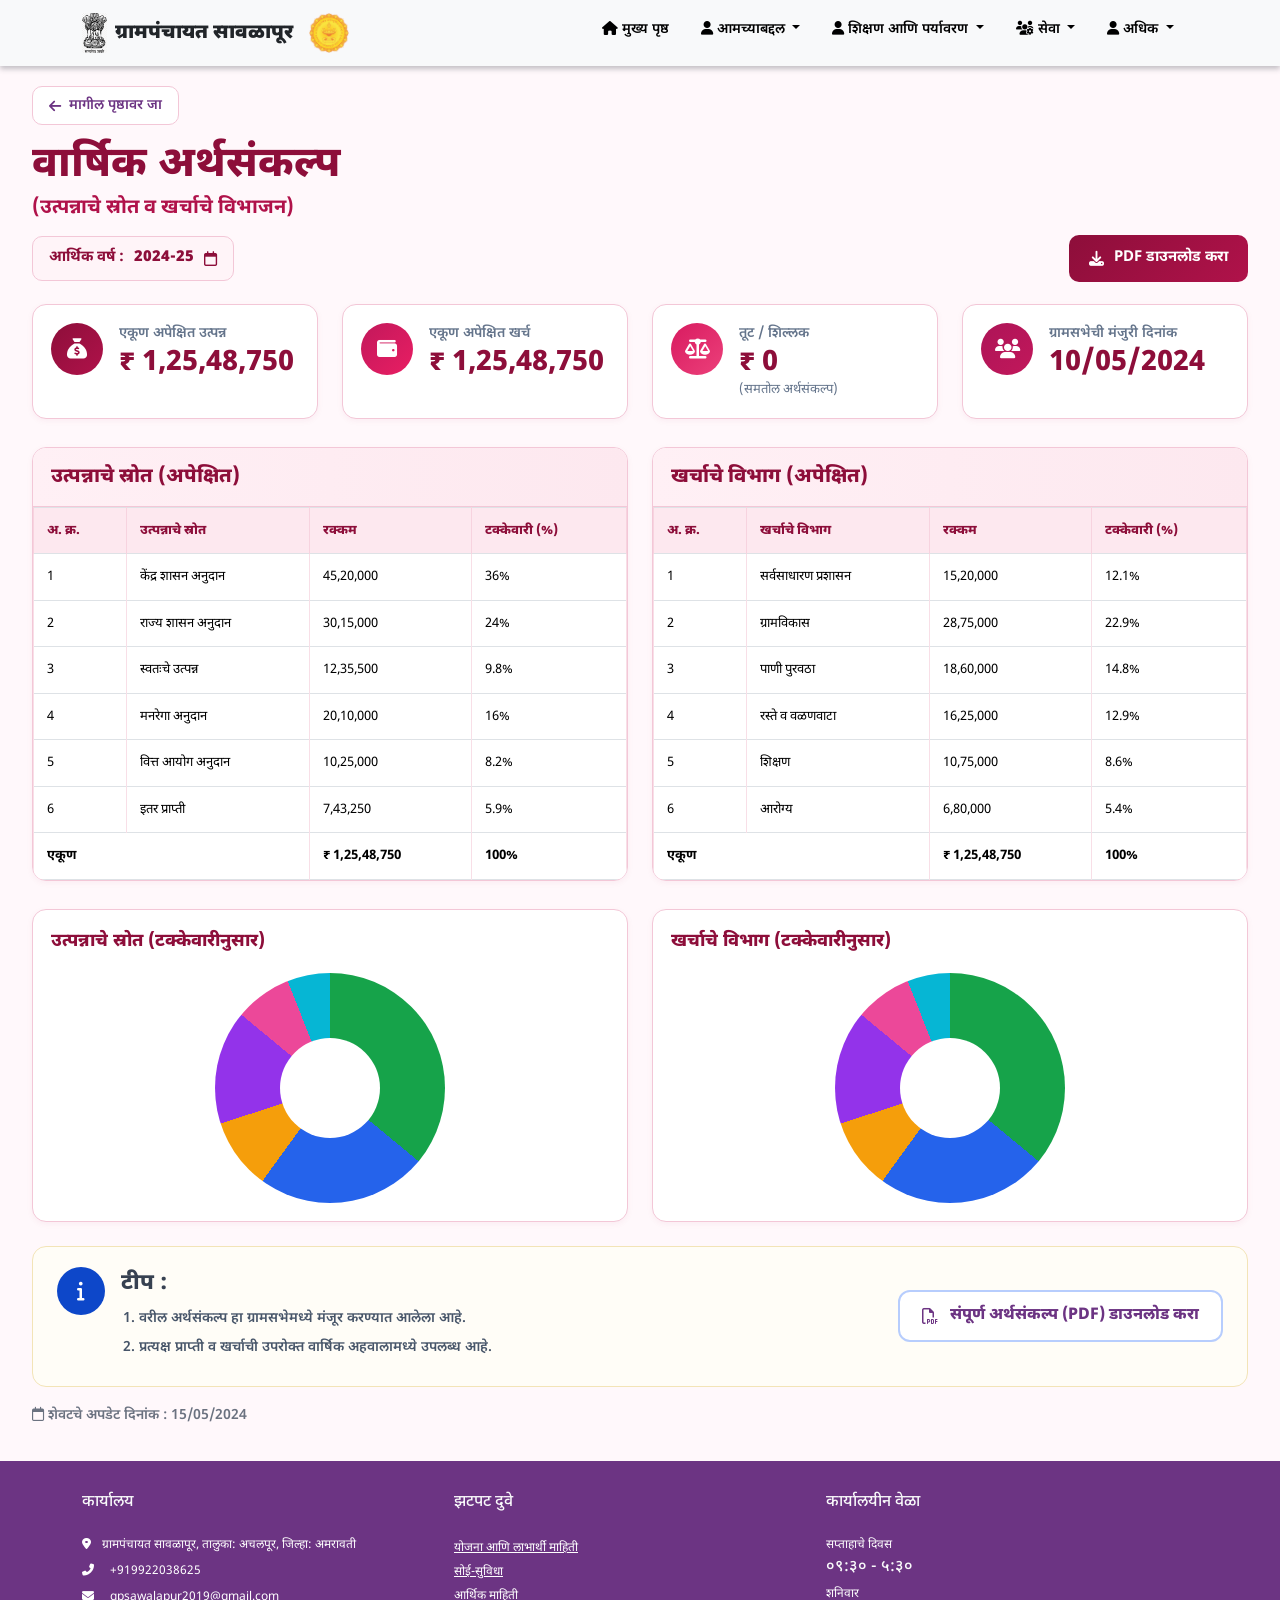
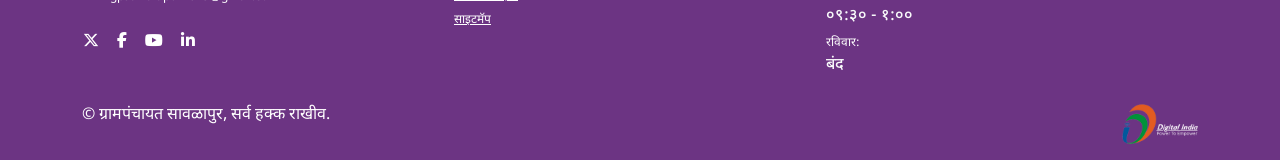
==== index.html @ d7907a06 "Add files via upload" ====
<!DOCTYPE html>
<html lang="mr">
<head>
<meta charset="UTF-8">
<meta name="viewport" content="width=device-width, initial-scale=1.0">

<title>वार्षिक अर्थसंकल्प</title>

    <!-- Font -->
    <link href="https://fonts.googleapis.com/css2?family=Noto+Sans+Devanagari:wght@400;500;600;700;800&display=swap" rel="stylesheet">
    <!-- Bootstrap -->
  <link href="https://cdn.jsdelivr.net/npm/bootstrap@5.3.3/dist/css/bootstrap.min.css" rel="stylesheet">

  <!-- Bootstrap Icons -->
  <link rel="stylesheet" href="https://cdn.jsdelivr.net/npm/bootstrap-icons@1.11.3/font/bootstrap-icons.min.css">

  <!-- Google Font -->
  <link href="https://fonts.googleapis.com/css2?family=Poppins:wght@300;400;500;600;700&display=swap" rel="stylesheet">

<!-- FontAwesome -->
<link rel="stylesheet" href="https://cdnjs.cloudflare.com/ajax/libs/font-awesome/6.5.2/css/all.min.css">

<link rel="stylesheet" href="css/style.css">
<style>

/* ================= THEME ================= */

:root{

    --primary-dark:#8d0e3a;
    --primary:#b0124a;

    --light-bg:#fff4f8;
    --table-head:#fde8ef;
    --border:#f3c7d7;

    --text:#1e293b;
}

/* ================= BODY ================= */

body{
    background:#fff8fb;
    font-family:'Noto Sans Devanagari', sans-serif;
    color:var(--text);
    margin:0;
    padding:0;
}

/* ================= PAGE ================= */

.page-wrapper{
    padding:20px 0 35px;
}

/* ================= CONTAINER ================= */

.container-custom{
    width:95%;
    max-width:1600px;
    margin:auto;
}

/* ================= TOP AREA ================= */

.back-btn{
    border:1px solid var(--border);
    background:#fff;
    padding:8px 16px;
    border-radius:10px;
    color:var(--primary-dark);
    text-decoration:none;
    font-weight:600;
    display:inline-flex;
    align-items:center;
    gap:8px;
    margin-bottom:18px;
    font-size:14px;
}

.main-title{
    color:var(--primary-dark);
    font-size:42px;
    font-weight:800;
    margin-bottom:4px;
    line-height:1.1;
}

.main-sub{
    color:var(--primary);
    font-size:20px;
    font-weight:700;
}

/* ================= YEAR + PDF ================= */

.top-action{
    display:flex;
    justify-content:space-between;
    align-items:center;
    margin-top:12px;
    margin-bottom:22px;
    gap:15px;
}

.year-box{
    background:var(--light-bg);
    color:var(--primary-dark);
    border:1px solid var(--border);
    padding:10px 16px;
    border-radius:10px;
    font-weight:700;
    display:inline-flex;
    align-items:center;
    gap:10px;
    font-size:15px;
}

.pdf-btn{
    background:linear-gradient(135deg,var(--primary-dark),var(--primary));
    color:#fff;
    border:none;
    padding:12px 20px;
    border-radius:10px;
    font-weight:700;
    font-size:15px;

    display:flex;
    align-items:center;
    gap:10px;
}

/* ================= INFO CARDS ================= */

.info-card{
    background:#fff;
    border:1px solid var(--border);
    border-radius:14px;
    padding:18px;
    height:100%;
    box-shadow:0 2px 6px rgba(176,18,74,0.05);
}

.info-icon{
    width:52px;
    height:52px;
    border-radius:50%;
    display:flex;
    align-items:center;
    justify-content:center;
    color:#fff;
    font-size:20px;
}

.blue{
    background:linear-gradient(135deg,#8d0e3a,#b0124a);
}

.green{
    background:linear-gradient(135deg,#c2185b,#e91e63);
}

.orange{
    background:linear-gradient(135deg,#d81b60,#ec407a);
}

.purple{
    background:linear-gradient(135deg,#ad1457,#c2185b);
}

.info-title{
    font-size:14px;
    color:#64748b;
    font-weight:600;
    margin-bottom:3px;
}

.info-value{
    font-size:28px;
    font-weight:800;
    line-height:1.2;
}

.value-blue,
.value-green,
.value-orange,
.value-purple{
    color:var(--primary-dark);
}

.small-text{
    color:#64748b;
    font-size:13px;
}

/* ================= TABLES ================= */

.section-box{
    background:#fff;
    border:1px solid var(--border);
    border-radius:14px;
    overflow:hidden;
    height:100%;
    box-shadow:0 2px 6px rgba(176,18,74,0.05);
}

.section-head{
    padding:14px 18px;
    font-size:20px;
    font-weight:800;
    color:var(--primary-dark);
    border-bottom:1px solid var(--border);

    background:linear-gradient(
        to right,
        #fff0f5,
        #fde8ef
    );
}

.custom-table{
    margin:0;
}

.custom-table thead{
    background:var(--table-head);
}

.custom-table th{
    font-size:13px;
    padding:13px;
    color:var(--primary-dark);
    font-weight:800;
    border-color:#f7d3df !important;
    background:var(--table-head);
}

.custom-table td{
    padding:13px;
    font-size:13px;
    border-color:#f8dfe7 !important;
}

.custom-table tbody tr:hover{
    background:#fff7fa;
}

.custom-table tbody tr.fw-bold{
    background:#fff0f5;
    color:var(--primary-dark);
}

/* ================= CHART ================= */

.chart-box{
    background:#fff;
    border:1px solid var(--border);
    border-radius:14px;
    padding:18px;
    box-shadow:0 2px 6px rgba(176,18,74,0.05);
}

.chart-title{
    color:var(--primary-dark);
    font-size:18px;
    font-weight:800;
    margin-bottom:18px;
}

/* ================= COLORFUL PIE CHART ================= */

.fake-chart{
    width:230px;
    height:230px;
    border-radius:50%;
    margin:auto;

    background:
    conic-gradient(
        #16a34a 0% 36%,
        #2563eb 36% 60%,
        #f59e0b 60% 70%,
        #9333ea 70% 86%,
        #ec4899 86% 94%,
        #06b6d4 94% 100%
    );

    position:relative;
}

.fake-chart::after{
    content:'';
    width:100px;
    height:100px;
    background:#fff;
    border-radius:50%;
    position:absolute;
    top:50%;
    left:50%;
    transform:translate(-50%,-50%);
}

/* ================= NOTE ================= */

.bottom-box{
    background:#fffdf7;
    border:1px solid #f3e4b7;
    border-radius:14px;
    padding:20px 24px;

    display:flex;
    justify-content:space-between;
    align-items:center;
    gap:20px;
}

.note-area{
    display:flex;
    align-items:flex-start;
    gap:16px;
}

.note-icon{
    width:48px;
    height:48px;
    min-width:48px;

    border-radius:50%;
    background:#0d47c9;

    display:flex;
    align-items:center;
    justify-content:center;

    color:#fff;
    font-size:20px;
}

.note-title{
    font-size:22px;
    font-weight:800;
    color:#374151;
    margin-bottom:8px;
}

.note-list{
    margin:0;
    padding-left:18px;
}

.note-list li{
    margin-bottom:8px;
    color:#475569;
    font-weight:600;
    line-height:1.5;
    font-size:14px;
}

/* ================= PDF BUTTON ================= */

.pdf-download-btn{
    background:#fff;
    border:2px solid #b7cdfd;

    color:#2563eb;
    font-weight:800;

    padding:12px 22px;
    border-radius:12px;

    display:inline-flex;
    align-items:center;
    gap:12px;

    text-decoration:none;

    transition:0.3s;
    white-space:nowrap;
}

.pdf-download-btn:hover{
    background:#2563eb;
    color:#fff;
}

/* ================= UPDATE ================= */

.update-box{
    margin-top:18px;
    color:#6b7280;
    font-weight:600;
    font-size:14px;
}

/* ================= MOBILE ================= */

@media(max-width:992px){

.main-title{
    font-size:30px;
}

.main-sub{
    font-size:16px;
}

.top-action{
    flex-direction:column;
    align-items:flex-start;
}

.bottom-box{
    flex-direction:column;
    align-items:flex-start;
}

.pdf-download-btn{
    width:100%;
    justify-content:center;
}

.fake-chart{
    width:200px;
    height:200px;
}

}

</style>
</head>

<body>
<!-- HEADER FILE LOAD -->
<div id="header"></div>
<div class="page-wrapper">

<div class="container-custom">

<!-- BACK -->

<a href="#" class="back-btn">
<i class="fa-solid fa-arrow-left"></i>
मागील पृष्ठावर जा
</a>

<!-- TITLE -->

<div class="main-title">
वार्षिक अर्थसंकल्प
</div>

<div class="main-sub">
(उत्पन्नाचे स्रोत व खर्चाचे विभाजन)
</div>

<!-- ACTION -->

<div class="top-action">

<div class="year-box">
आर्थिक वर्ष :
<b>2024-25</b>
<i class="fa-regular fa-calendar"></i>
</div>

<button class="pdf-btn">
<i class="fa-solid fa-download"></i>
PDF डाउनलोड करा
</button>

</div>

<!-- INFO CARDS -->

<div class="row g-4">

<div class="col-lg-3 col-md-6">

<div class="info-card">

<div class="d-flex gap-3 align-items-start">

<div class="info-icon blue">
<i class="fa-solid fa-sack-dollar"></i>
</div>

<div>
<div class="info-title">एकूण अपेक्षित उत्पन्न</div>
<div class="info-value value-blue">₹ 1,25,48,750</div>
</div>

</div>

</div>

</div>

<div class="col-lg-3 col-md-6">

<div class="info-card">

<div class="d-flex gap-3 align-items-start">

<div class="info-icon green">
<i class="fa-solid fa-wallet"></i>
</div>

<div>
<div class="info-title">एकूण अपेक्षित खर्च</div>
<div class="info-value value-green">₹ 1,25,48,750</div>
</div>

</div>

</div>

</div>

<div class="col-lg-3 col-md-6">

<div class="info-card">

<div class="d-flex gap-3 align-items-start">

<div class="info-icon orange">
<i class="fa-solid fa-scale-balanced"></i>
</div>

<div>
<div class="info-title">तूट / शिल्लक</div>
<div class="info-value value-orange">₹ 0</div>
<div class="small-text">(समतोल अर्थसंकल्प)</div>
</div>

</div>

</div>

</div>

<div class="col-lg-3 col-md-6">

<div class="info-card">

<div class="d-flex gap-3 align-items-start">

<div class="info-icon purple">
<i class="fa-solid fa-users"></i>
</div>

<div>
<div class="info-title">ग्रामसभेची मंजुरी दिनांक</div>
<div class="info-value value-purple">10/05/2024</div>
</div>

</div>

</div>

</div>

</div>

<!-- TABLES -->

<div class="row g-4 mt-1">

<div class="col-lg-6">

<div class="section-box">

<div class="section-head">
उत्पन्नाचे स्रोत (अपेक्षित)
</div>

<table class="table custom-table table-bordered">

<thead>
<tr>
<th>अ. क्र.</th>
<th>उत्पन्नाचे स्रोत</th>
<th>रक्कम</th>
<th>टक्केवारी (%)</th>
</tr>
</thead>

<tbody>

<tr>
<td>1</td>
<td>केंद्र शासन अनुदान</td>
<td>45,20,000</td>
<td>36%</td>
</tr>

<tr>
<td>2</td>
<td>राज्य शासन अनुदान</td>
<td>30,15,000</td>
<td>24%</td>
</tr>

<tr>
<td>3</td>
<td>स्वतःचे उत्पन्न</td>
<td>12,35,500</td>
<td>9.8%</td>
</tr>

<tr>
<td>4</td>
<td>मनरेगा अनुदान</td>
<td>20,10,000</td>
<td>16%</td>
</tr>

<tr>
<td>5</td>
<td>वित्त आयोग अनुदान</td>
<td>10,25,000</td>
<td>8.2%</td>
</tr>

<tr>
<td>6</td>
<td>इतर प्राप्ती</td>
<td>7,43,250</td>
<td>5.9%</td>
</tr>

<tr class="fw-bold">
<td colspan="2">एकूण</td>
<td>₹ 1,25,48,750</td>
<td>100%</td>
</tr>

</tbody>

</table>

</div>

</div>

<div class="col-lg-6">

<div class="section-box">

<div class="section-head">
खर्चाचे विभाग (अपेक्षित)
</div>

<table class="table custom-table table-bordered">

<thead>
<tr>
<th>अ. क्र.</th>
<th>खर्चाचे विभाग</th>
<th>रक्कम</th>
<th>टक्केवारी (%)</th>
</tr>
</thead>

<tbody>

<tr>
<td>1</td>
<td>सर्वसाधारण प्रशासन</td>
<td>15,20,000</td>
<td>12.1%</td>
</tr>

<tr>
<td>2</td>
<td>ग्रामविकास</td>
<td>28,75,000</td>
<td>22.9%</td>
</tr>

<tr>
<td>3</td>
<td>पाणी पुरवठा</td>
<td>18,60,000</td>
<td>14.8%</td>
</tr>

<tr>
<td>4</td>
<td>रस्ते व वळणवाटा</td>
<td>16,25,000</td>
<td>12.9%</td>
</tr>

<tr>
<td>5</td>
<td>शिक्षण</td>
<td>10,75,000</td>
<td>8.6%</td>
</tr>

<tr>
<td>6</td>
<td>आरोग्य</td>
<td>6,80,000</td>
<td>5.4%</td>
</tr>

<tr class="fw-bold">
<td colspan="2">एकूण</td>
<td>₹ 1,25,48,750</td>
<td>100%</td>
</tr>

</tbody>

</table>

</div>

</div>

</div>

<!-- CHARTS -->

<div class="row g-4 mt-1">

<div class="col-lg-6">

<div class="chart-box">

<div class="chart-title">
उत्पन्नाचे स्रोत (टक्केवारीनुसार)
</div>

<div class="fake-chart"></div>

</div>

</div>

<div class="col-lg-6">

<div class="chart-box">

<div class="chart-title">
खर्चाचे विभाग (टक्केवारीनुसार)
</div>

<div class="fake-chart"></div>

</div>

</div>

</div>

<!-- NOTE -->

<div class="bottom-box mt-4">

<div class="note-area">

<div class="note-icon">
<i class="fa-solid fa-info"></i>
</div>

<div>

<div class="note-title">
टीप :
</div>

<ol class="note-list">

<li>
वरील अर्थसंकल्प हा ग्रामसभेमध्ये मंजूर करण्यात आलेला आहे.
</li>

<li>
प्रत्यक्ष प्राप्ती व खर्चाची उपरोक्त वार्षिक अहवालामध्ये उपलब्ध आहे.
</li>

</ol>

</div>

</div>

<a href="#" class="pdf-download-btn">

<i class="fa-regular fa-file-pdf"></i>

संपूर्ण अर्थसंकल्प (PDF) डाउनलोड करा

</a>

</div>

<!-- UPDATE -->

<div class="update-box">
<i class="fa-regular fa-calendar"></i>
शेवटचे अपडेट दिनांक : 15/05/2024
</div>

</div>

</div>

<!-- FOOTER FILE LOAD -->
<div id="footer"></div>
<script>
fetch("header.html")
.then(res => res.text())
.then(data => {
    document.getElementById("header").innerHTML = data;
});

fetch("footer.html")
.then(res => res.text())
.then(data => {
    document.getElementById("footer").innerHTML = data;
});


</script>
<!-- Bootstrap JS -->
<script src="https://cdn.jsdelivr.net/npm/bootstrap@5.3.3/dist/js/bootstrap.bundle.min.js"></script>
</body>
</html>
---- css/style.css ----
:root{--primary: #a91b43;--secondary: #6c3483;--bg: #f6f8fb;--card: rgba(255, 255, 255, 0.65);--cardBg: #ffffff;--glass: rgba(255, 255, 255, 0.12);--text: #0f1724;--muted: #6b7280;--accent: linear-gradient(90deg, #0052D4, #4364F7, #6FB1FC);--accent-2: linear-gradient(90deg, #16a34a, #86efac);--anim-time: 520ms;--nav-height: 56px}body{background:linear-gradient(135deg, #f9fafb 0%, #dbeafe 100%);font-family:"Poppins",sans-serif}.bg-light-gradient{background:linear-gradient(135deg, #f7cdff 0%, #dbeafe 100%)}h1{font-size:1.75rem;font-weight:700;color:var(--primary) !important;margin-bottom:1rem}h2{font-size:1.5rem;font-weight:700}.text-primary{color:var(--primary) !important}.text-secondary{color:var(--secondary) !important}a{color:var(--secondary) !important}a:hover{text-decoration:none}p{margin-bottom:.5rem}.custom-toggler{border:none;outline:none}.custom-toggler .toggler-icon{display:block;width:28px;height:3px;background-color:#000;margin:5px auto;-webkit-transition:all .4s ease-in-out;transition:all .4s ease-in-out;border-radius:2px}.custom-toggler.collapsed .top-bar{-webkit-transform:rotate(0) translate(0, 0);transform:rotate(0) translate(0, 0)}.custom-toggler.collapsed .middle-bar{opacity:1}.custom-toggler.collapsed .bottom-bar{-webkit-transform:rotate(0) translate(0, 0);transform:rotate(0) translate(0, 0)}.custom-toggler:not(.collapsed) .top-bar{-webkit-transform:rotate(45deg) translate(5px, 5px);transform:rotate(45deg) translate(5px, 5px)}.custom-toggler:not(.collapsed) .middle-bar{opacity:0}.custom-toggler:not(.collapsed) .bottom-bar{-webkit-transform:rotate(-45deg) translate(6px, -6px);transform:rotate(-45deg) translate(6px, -6px)}.cover-img{background-image:url("../images/गणेशवाडी ग्रामपंचायत कार्यालय.jpeg");background-size:cover;height:320px}@media(max-width: 767px){.cover-img{height:200px}}.carousel.crsl1{height:300px}@media(max-width: 767px){.carousel.crsl1{height:150px}}.carousel.crsl1 .carousel-inner,.carousel.crsl1 .carousel-item{height:100%}.carousel.crsl1 .carousel-item h2{font-size:3rem;text-shadow:2px 2px 8px #000}.carousel.crsl1 .carousel-item img{height:100%;-o-object-fit:cover;object-fit:cover}.navbar{-webkit-box-shadow:0 3px 5px rgba(57,63,72,.3);box-shadow:0 3px 5px rgba(57,63,72,.3)}.navbar.gradient-green{background:-webkit-gradient(linear, left top, right top, from(#006400), to(#32cd32));background:linear-gradient(90deg, #006400, #32cd32)}.navbar.gradient-blue{background:-webkit-gradient(linear, left top, right top, from(#007bff), to(#6610f2));background:linear-gradient(90deg, #007bff, #6610f2)}.navbar.gradient-orange{background:-webkit-gradient(linear, left top, right top, from(#ff8008), to(#ffc837));background:linear-gradient(90deg, #ff8008, #ffc837)}.news-ticker{background:#6c3483;padding:8px;overflow:hidden;white-space:nowrap;color:#fff}.news-ticker span{display:inline-block;color:#fff;padding-left:20px;-webkit-animation:ticker 15s linear infinite;animation:ticker 15s linear infinite;font-weight:600}@-webkit-keyframes ticker{0%{-webkit-transform:translateX(0);transform:translateX(0)}100%{-webkit-transform:translateX(-100%);transform:translateX(-100%)}}@keyframes ticker{0%{-webkit-transform:translateX(0);transform:translateX(0)}100%{-webkit-transform:translateX(-100%);transform:translateX(-100%)}}.quick-links i{font-size:2rem;margin-bottom:10px;color:#28a745}.gallery img{width:100%;border-radius:10px;-webkit-transition:-webkit-transform .3s;transition:-webkit-transform .3s;transition:transform .3s;transition:transform .3s, -webkit-transform .3s}.gallery img:hover{-webkit-transform:scale(1.05);transform:scale(1.05)}.gallery-img{height:100%;-o-object-fit:cover;object-fit:cover;-webkit-transition:-webkit-transform .3s;transition:-webkit-transform .3s;transition:transform .3s;transition:transform .3s, -webkit-transform .3s}.gallery-img:hover{-webkit-transform:scale(1.05);transform:scale(1.05)}.leader-card img{border-radius:50%;width:120px;height:120px;-o-object-fit:cover;object-fit:cover}.nav-item{font-weight:600}.nav-item .nav-link{font-size:14px;color:#000 !important;margin-right:16px;text-underline-offset:8px}.nav-item .nav-link.active,.nav-item .nav-link:hover{color:var(--primary) !important;text-decoration:underline}.nav-item .dropdown-menu li{margin-bottom:0}.nav-item .dropdown-menu .dropdown-item:hover{color:var(--primary) !important}.nav-item .dropdown-menu .dropdown-item:focus,.nav-item .dropdown-menu .dropdown-item.active{background-color:var(--primary) !important;color:#fff !important}.zoom-card{-webkit-transition:-webkit-transform .28s ease,-webkit-box-shadow .28s ease;transition:-webkit-transform .28s ease,-webkit-box-shadow .28s ease;transition:transform .28s ease,box-shadow .28s ease;transition:transform .28s ease,box-shadow .28s ease,-webkit-transform .28s ease,-webkit-box-shadow .28s ease}.zoom-card:hover{-webkit-transform:translateY(-8px);transform:translateY(-8px);-webkit-box-shadow:0 18px 40px rgba(2,6,23,.12);box-shadow:0 18px 40px rgba(2,6,23,.12);border:solid 1px --primary}.quick-card{background:var(--card);border-radius:12px;padding:1.25rem;text-align:center;-webkit-transition:-webkit-transform .28s ease,-webkit-box-shadow .28s ease;transition:-webkit-transform .28s ease,-webkit-box-shadow .28s ease;transition:transform .28s ease,box-shadow .28s ease;transition:transform .28s ease,box-shadow .28s ease,-webkit-transform .28s ease,-webkit-box-shadow .28s ease;text-decoration:none;-webkit-transition:-webkit-transform .25s ease,-webkit-box-shadow .25s ease;transition:-webkit-transform .25s ease,-webkit-box-shadow .25s ease;transition:transform .25s ease,box-shadow .25s ease;transition:transform .25s ease,box-shadow .25s ease,-webkit-transform .25s ease,-webkit-box-shadow .25s ease;background-clip:padding-box}.quick-card>*{position:relative;z-index:1}.quick-card:hover{-webkit-transform:translateY(-8px);transform:translateY(-8px);-webkit-box-shadow:0 18px 40px rgba(2,6,23,.12);box-shadow:0 18px 40px rgba(2,6,23,.12);border:solid 1px --primary}.quick-card:hover::before{opacity:1}.quick-card i{font-size:28px;color:#6c3483;opacity:.95}.quick-card h5{color:var(--primary);font-weight:600}.quick-card::before{content:"";position:absolute;inset:0;border-radius:inherit;padding:4px;background:linear-gradient(120deg, #ff007a, #ff8c00, #00e0ff, #8a2be2, #ff007a);background-size:300% 300%;-webkit-animation:gradient-flow 4s linear infinite;animation:gradient-flow 4s linear infinite;opacity:0;-webkit-transition:opacity .4s ease;transition:opacity .4s ease;z-index:0;-webkit-mask:-webkit-gradient(linear, left top, left bottom, color-stop(0, #fff)) content-box,-webkit-gradient(linear, left top, left bottom, color-stop(0, #fff));-webkit-mask:linear-gradient(#fff 0 0) content-box,linear-gradient(#fff 0 0);-webkit-mask-composite:xor;mask-composite:exclude}.btn.btn-primary{background:-webkit-gradient(linear, left top, right top, from(#a91b43), to(#6c3483)) !important;background:linear-gradient(90deg, #a91b43, #6c3483) !important;color:#fff !important;border:0 !important;font-weight:600;padding:.75rem 1rem}.btn.btn-outline-primary{background-color:#fff !important;border:solid 1px var(--primary) !important;border-radius:8px;color:var(--primary) !important}.btn.btn-outline-primary:hover{background-color:var(--primary) !important;color:#fff !important}.gallery-wrapper{-webkit-transition:-webkit-transform .28s ease,-webkit-box-shadow .28s ease;transition:-webkit-transform .28s ease,-webkit-box-shadow .28s ease;transition:transform .28s ease,box-shadow .28s ease;transition:transform .28s ease,box-shadow .28s ease,-webkit-transform .28s ease,-webkit-box-shadow .28s ease}.gallery-wrapper img:hover{-webkit-transform:translateY(-8px);transform:translateY(-8px);-webkit-box-shadow:0 18px 40px rgba(2,6,23,.12);box-shadow:0 18px 40px rgba(2,6,23,.12)}.lightbox{display:none;position:fixed;z-index:1050;padding-top:60px;left:0;top:0;width:100%;height:100%;background:rgba(0,0,0,.9);overflow:hidden}.lightbox .lightbox-content{margin:auto;display:block;max-width:80%;max-height:80%;-webkit-animation:zoom .3s;animation:zoom .3s}.lightbox .close{position:absolute;top:20px;right:35px;color:#fff;font-size:40px;font-weight:bold;cursor:pointer}.lightbox .prev,.lightbox .next{cursor:pointer;position:absolute;top:50%;padding:16px;color:#fff;font-size:30px;font-weight:bold;-webkit-user-select:none;-moz-user-select:none;-ms-user-select:none;user-select:none;-webkit-transition:.3s;transition:.3s}.lightbox .prev:hover,.lightbox .next:hover{color:#00ffea}.lightbox .prev{left:0}.lightbox .next{right:0}footer{background-color:#6c3483}footer p{font-size:12px;margin:0}footer a.btn-link{color:#fff !important;display:block;margin-bottom:5px;padding:0;text-align:left;font-weight:normal;text-transform:capitalize;-webkit-transition:.3s;transition:.3s;font-size:12px}.card{background:var(--cardBg);border:0;padding:16px;border-radius:12px;-webkit-box-shadow:0 6px 18px rgba(16,24,40,.04);box-shadow:0 6px 18px rgba(16,24,40,.04);min-height:100px}.card .card-title.text-primary{color:var(--primary) !important;font-size:1.25rem;margin-bottom:1rem}.card.page-title{border-left:solid 4px #6c3483}.card.card-gradient{border:4px solid rgba(0,0,0,0) !important;-webkit-transition:-webkit-transform .28s ease,-webkit-box-shadow .28s ease;transition:-webkit-transform .28s ease,-webkit-box-shadow .28s ease;transition:transform .28s ease,box-shadow .28s ease;transition:transform .28s ease,box-shadow .28s ease,-webkit-transform .28s ease,-webkit-box-shadow .28s ease;background:linear-gradient(135deg, #c2e9fb 0%, #a1c4fd 100%)}.card.card-gradient:hover{border:4px solid #f0f8ff !important;-webkit-transform:translateY(-8px);transform:translateY(-8px);-webkit-box-shadow:0 20px 40px rgba(0,0,0,.15);box-shadow:0 20px 40px rgba(0,0,0,.15)}.card.card-gradient.rounded-full{border-radius:50%}.notice-card{margin-bottom:18px;padding:18px;border-radius:14px;background:#fff;-webkit-box-shadow:0 6px 20px rgba(16,24,40,.06);box-shadow:0 6px 20px rgba(16,24,40,.06);-webkit-transition:-webkit-transform .18s;transition:-webkit-transform .18s;transition:transform .18s;transition:transform .18s, -webkit-transform .18s;display:-webkit-box;display:-ms-flexbox;display:flex;-webkit-box-orient:vertical;-webkit-box-direction:normal;-ms-flex-direction:column;flex-direction:column;gap:12px}.notice-card .notice-title{color:var(--primary) !important;font-size:1.25rem;font-weight:600;margin-bottom:.75rem}.tb-col1{width:25%}.tb-col2{width:25%}ul li{margin-bottom:.5rem}.round-img{width:200px;height:200px;border-radius:50%;border:9px solid #f0f8ff;-webkit-box-shadow:0px 7px 17px -1px #c8c8c8;box-shadow:0px 7px 17px -1px #c8c8c8;-o-object-fit:cover;object-fit:cover}.video-container{width:100%}@media(max-width: 600px){.video-container{width:100%;margin:0}}.video-container iframe{height:710px}@media(max-width: 600px){.video-container iframe{height:214px}}.slider-wrapper{position:relative;margin-top:15px}.main-video{width:100%;border-radius:10px;overflow:hidden;-webkit-box-shadow:0 0 15px rgba(0,0,0,.5);box-shadow:0 0 15px rgba(0,0,0,.5)}.thumbnail-container{display:-webkit-box;display:-ms-flexbox;display:flex;gap:16px;overflow-x:hidden;scroll-behavior:smooth;padding:10px;-webkit-box-pack:center;-ms-flex-pack:center;justify-content:center}.thumbnail{width:175px;height:100px;border-radius:8px;overflow:hidden;cursor:pointer;border:2px solid rgba(0,0,0,0);-webkit-transition:.3s;transition:.3s;-webkit-box-flex:0;-ms-flex:0 0 auto;flex:0 0 auto}.thumbnail:hover{border-color:#000;-webkit-transform:scale(1.05);transform:scale(1.05)}.thumbnail img{width:100%;height:100%;-o-object-fit:cover;object-fit:cover;display:block}.arrow{position:absolute;top:40%;-webkit-transform:translateY(-50%);transform:translateY(-50%);background:rgba(0,0,0,.5);border:none;color:#fff;font-size:22px;cursor:pointer;padding:6px;border-radius:10px;-webkit-transition:background .3s;transition:background .3s;z-index:10}.arrow:hover{background:hsla(0,0%,100%,.3)}.arrow.left{left:-5px}.arrow.right{right:-5px}@media(max-width: 700px){.gp-title{font-size:20px !important}}.cover-img{overflow:hidden}.cover-img img{width:100%;height:100%;-o-object-fit:cover;object-fit:cover}@media(max-width: 600px){.thumbnail{width:150px;height:86px}}.crsl2 .carousel-item img{height:400px;-o-object-fit:cover;object-fit:cover}@media(max-width: 767px){.crsl2 .carousel-item img{height:200px}}.crsl-sm .carousel-item img{height:200px;-o-object-fit:cover;object-fit:cover}@media(max-width: 767px){.crsl-sm .carousel-item img{height:200px}}.crsl-sm .carousel-control-next,.crsl-sm .carousel-control-prev{height:200px}.facilities-list img,.work img,.business img{height:330px;-o-object-fit:cover;object-fit:cover}@media(max-width: 600px){.facilities-list img,.work img,.business img{height:200px}}.facilities-list .carousel-item img,.work .carousel-item img,.business .carousel-item img{height:330px;-o-object-fit:cover;object-fit:cover}@media(max-width: 600px){.facilities-list .carousel-item img,.work .carousel-item img,.business .carousel-item img{height:200px}}.education-youth img{height:230px;-o-object-fit:cover;object-fit:cover}.education-youth .carousel-item img{height:230px;-o-object-fit:cover;object-fit:cover}.boxGrid a{background-color:#fff;text-decoration:none;color:#000;padding:15px;border:1px solid #ddd;border-radius:7px;margin-bottom:15px;display:block;-webkit-box-shadow:0px 5px 5px rgba(0,0,0,.062745098);box-shadow:0px 5px 5px rgba(0,0,0,.062745098)}.boxGrid a img{display:block;margin:0 auto 10px;height:80px}.ms-govt-body img,.dist-govt-body img{border-radius:50%;-webkit-box-shadow:0px 7px 17px -1px #c8c8c8;box-shadow:0px 7px 17px -1px #c8c8c8;height:120px;width:120px;-o-object-fit:cover;object-fit:cover}.ms-govt-body h6,.dist-govt-body h6{color:var(--primary);font-weight:600}.dist-govt-body div{-webkit-box-flex:1;-ms-flex:1;flex:1}.schemes .crsl-sm{height:320px}.schemes .crsl-sm .carousel-inner{height:100%}.schemes .crsl-sm .carousel-inner .carousel-item{height:100%}.schemes .crsl-sm .carousel-inner .carousel-item img{height:100%;width:100%}.schemes .crsl-sm .carousel-control-next,.schemes .crsl-sm .carousel-control-prev{height:100%}.environment .carousel-item img{height:300px;-o-object-fit:cover;object-fit:cover}@media(max-width: 767px){.environment .carousel-item img{height:200px}}.services .card-img-top{height:170px;-o-object-fit:cover;object-fit:cover}.members td img{border-radius:5px;width:50px;height:50px}@media(max-width: 600px){.members td:last-of-type{display:block}}@media(max-width: 600px){.members th:last-of-type{display:none}}@media(max-width: 600px){.members tr{display:block;margin-bottom:10px;border:1px solid #ddd}.members td:last-child{display:block;width:100%;background:#f9f9f9;margin-top:5px}}.filebox{border:2px dashed #e6eefb;padding:12px;border-radius:10px;display:block;text-align:center;cursor:pointer;background:-webkit-gradient(linear, left top, left bottom, from(rgba(255, 255, 255, 0.6)), to(transparent));background:linear-gradient(180deg, rgba(255, 255, 255, 0.6), transparent)}.filebox input{display:none}.nav-arrow{display:none;border:0;background:#fff;border-radius:8px;padding:8px;-webkit-box-shadow:0 4px 12px rgba(12,16,40,.06);box-shadow:0 4px 12px rgba(12,16,40,.06);cursor:pointer;margin:0 6px;-webkit-box-align:center;-ms-flex-align:center;align-items:center;-webkit-box-pack:center;-ms-flex-pack:center;justify-content:center;width:40px;height:40px;font-weight:700}.nav-arrow:disabled{opacity:.35;cursor:not-allowed}.tabs-wrap{max-width:100%;margin:24px auto;border-radius:10px;-webkit-box-shadow:0 6px 20px rgba(20,24,40,.06);box-shadow:0 6px 20px rgba(20,24,40,.06);overflow:hidden}.nav-row{position:relative;display:-webkit-box;display:-ms-flexbox;display:flex;-webkit-box-align:center;-ms-flex-align:center;align-items:center;padding:8px}.nav{display:-webkit-box;display:-ms-flexbox;display:flex;gap:6px;-webkit-box-align:center;-ms-flex-align:center;align-items:center;-webkit-box-flex:1;-ms-flex:1;flex:1;overflow:hidden;position:relative}.tab-list{display:-webkit-box;display:-ms-flexbox;display:flex;gap:6px;-webkit-box-align:center;-ms-flex-align:center;align-items:center;white-space:nowrap;overflow:auto;scroll-behavior:smooth;padding:6px 4px}.tab-list::-webkit-scrollbar{display:none}.tab{-webkit-box-flex:0;-ms-flex:0 0 auto;flex:0 0 auto;padding:10px 16px;border-radius:10px;font-weight:600;cursor:pointer;-webkit-user-select:none;-moz-user-select:none;-ms-user-select:none;user-select:none;color:#374151}.tab[aria-selected=true]{color:#fff;z-index:1}.nav::before{content:"";position:absolute;height:40px;left:8px;top:8px;width:120px;background:-webkit-gradient(linear, left top, right top, from(#a91b43), to(#6c3483)) !important;background:linear-gradient(90deg, #a91b43, #6c3483) !important;border-radius:24px;z-index:1;-webkit-transform-origin:center;transform-origin:center;-webkit-transition:left var(--anim-time) cubic-bezier(0.22, 0.9, 0.32, 1),width var(--anim-time) cubic-bezier(0.22, 0.9, 0.32, 1),opacity 220ms ease,-webkit-transform var(--anim-time) cubic-bezier(0.22, 0.9, 0.32, 1);transition:left var(--anim-time) cubic-bezier(0.22, 0.9, 0.32, 1),width var(--anim-time) cubic-bezier(0.22, 0.9, 0.32, 1),opacity 220ms ease,-webkit-transform var(--anim-time) cubic-bezier(0.22, 0.9, 0.32, 1);transition:transform var(--anim-time) cubic-bezier(0.22, 0.9, 0.32, 1),left var(--anim-time) cubic-bezier(0.22, 0.9, 0.32, 1),width var(--anim-time) cubic-bezier(0.22, 0.9, 0.32, 1),opacity 220ms ease;transition:transform var(--anim-time) cubic-bezier(0.22, 0.9, 0.32, 1),left var(--anim-time) cubic-bezier(0.22, 0.9, 0.32, 1),width var(--anim-time) cubic-bezier(0.22, 0.9, 0.32, 1),opacity 220ms ease,-webkit-transform var(--anim-time) cubic-bezier(0.22, 0.9, 0.32, 1);-webkit-box-shadow:0 8px 20px rgba(13,110,253,.14);box-shadow:0 8px 20px rgba(13,110,253,.14);will-change:left,width,transform,opacity}.nav.is-animating::before{-webkit-animation:elastic-stretch var(--anim-time) cubic-bezier(0.2, 1, 0.2, 1);animation:elastic-stretch var(--anim-time) cubic-bezier(0.2, 1, 0.2, 1)}@-webkit-keyframes elastic-stretch{0%{-webkit-transform:scaleX(0.95);transform:scaleX(0.95)}30%{-webkit-transform:scaleX(1.18);transform:scaleX(1.18)}55%{-webkit-transform:scaleX(0.86);transform:scaleX(0.86)}75%{-webkit-transform:scaleX(1.06);transform:scaleX(1.06)}100%{-webkit-transform:scaleX(1);transform:scaleX(1)}}@keyframes elastic-stretch{0%{-webkit-transform:scaleX(0.95);transform:scaleX(0.95)}30%{-webkit-transform:scaleX(1.18);transform:scaleX(1.18)}55%{-webkit-transform:scaleX(0.86);transform:scaleX(0.86)}75%{-webkit-transform:scaleX(1.06);transform:scaleX(1.06)}100%{-webkit-transform:scaleX(1);transform:scaleX(1)}}.nav-arrow{display:none;border:0;background:#fff;border-radius:8px;padding:8px;-webkit-box-shadow:0 4px 12px rgba(12,16,40,.06);box-shadow:0 4px 12px rgba(12,16,40,.06);cursor:pointer;margin:0 6px;-webkit-box-align:center;-ms-flex-align:center;align-items:center;-webkit-box-pack:center;-ms-flex-pack:center;justify-content:center;width:40px;height:40px;font-weight:700}.nav-arrow:disabled{opacity:.35;cursor:not-allowed}.tab-content{position:relative;height:880px;padding:18px;overflow:hidden}@media(max-width: 600px){.tab-content{height:370px}}.pane{position:absolute;inset:0 0 0 0;padding:18px;opacity:0;-webkit-transform:translateX(0);transform:translateX(0);-webkit-transition:opacity 260ms ease,-webkit-transform 360ms cubic-bezier(0.22, 0.9, 0.32, 1);transition:opacity 260ms ease,-webkit-transform 360ms cubic-bezier(0.22, 0.9, 0.32, 1);transition:transform 360ms cubic-bezier(0.22, 0.9, 0.32, 1),opacity 260ms ease;transition:transform 360ms cubic-bezier(0.22, 0.9, 0.32, 1),opacity 260ms ease,-webkit-transform 360ms cubic-bezier(0.22, 0.9, 0.32, 1);pointer-events:none}.pane.active{opacity:1;pointer-events:auto;z-index:2}.from-right{-webkit-transform:translateX(24px);transform:translateX(24px);opacity:0}.from-left{-webkit-transform:translateX(-24px);transform:translateX(-24px);opacity:0}.to-center{-webkit-transform:translateX(0);transform:translateX(0);opacity:1}.out-left{-webkit-transform:translateX(-30px);transform:translateX(-30px);opacity:0}.out-right{-webkit-transform:translateX(30px);transform:translateX(30px);opacity:0}@media(max-width: 600px){.nav-row{padding:6px}.nav-arrow{display:-webkit-inline-box;display:-ms-inline-flexbox;display:inline-flex}.nav::before{height:36px;top:6px}.tab{padding:8px 12px;border-radius:9px}.tabs-wrap{margin:12px}}@-webkit-keyframes gradient-flow{0%{background-position:0% 50%}50%{background-position:100% 50%}100%{background-position:0% 50%}}@keyframes gradient-flow{0%{background-position:0% 50%}50%{background-position:100% 50%}100%{background-position:0% 50%}}@-webkit-keyframes zoom{from{-webkit-transform:scale(0.8);transform:scale(0.8)}to{-webkit-transform:scale(1);transform:scale(1)}}@keyframes zoom{from{-webkit-transform:scale(0.8);transform:scale(0.8)}to{-webkit-transform:scale(1);transform:scale(1)}}@-webkit-keyframes slide{0%{-webkit-transform:translateX(0);transform:translateX(0)}100%{-webkit-transform:translateX(-100%);transform:translateX(-100%)}}@keyframes slide{0%{-webkit-transform:translateX(0);transform:translateX(0)}100%{-webkit-transform:translateX(-100%);transform:translateX(-100%)}}.date-stamp{background-color:var(--secondary);border-radius:0 8px 0 8px;color:#fff;font-size:12px;position:absolute;top:0;right:0;padding:4px 8px}.announce-wrapper{height:150px;overflow:hidden;position:relative}.announce-list{list-style:none;padding:0;margin:0}.announce-list li{padding:8px 0}.announce-list a{color:var(--text);text-decoration:none;font-size:1rem}.announce-list a:hover{color:var(--accent1)}
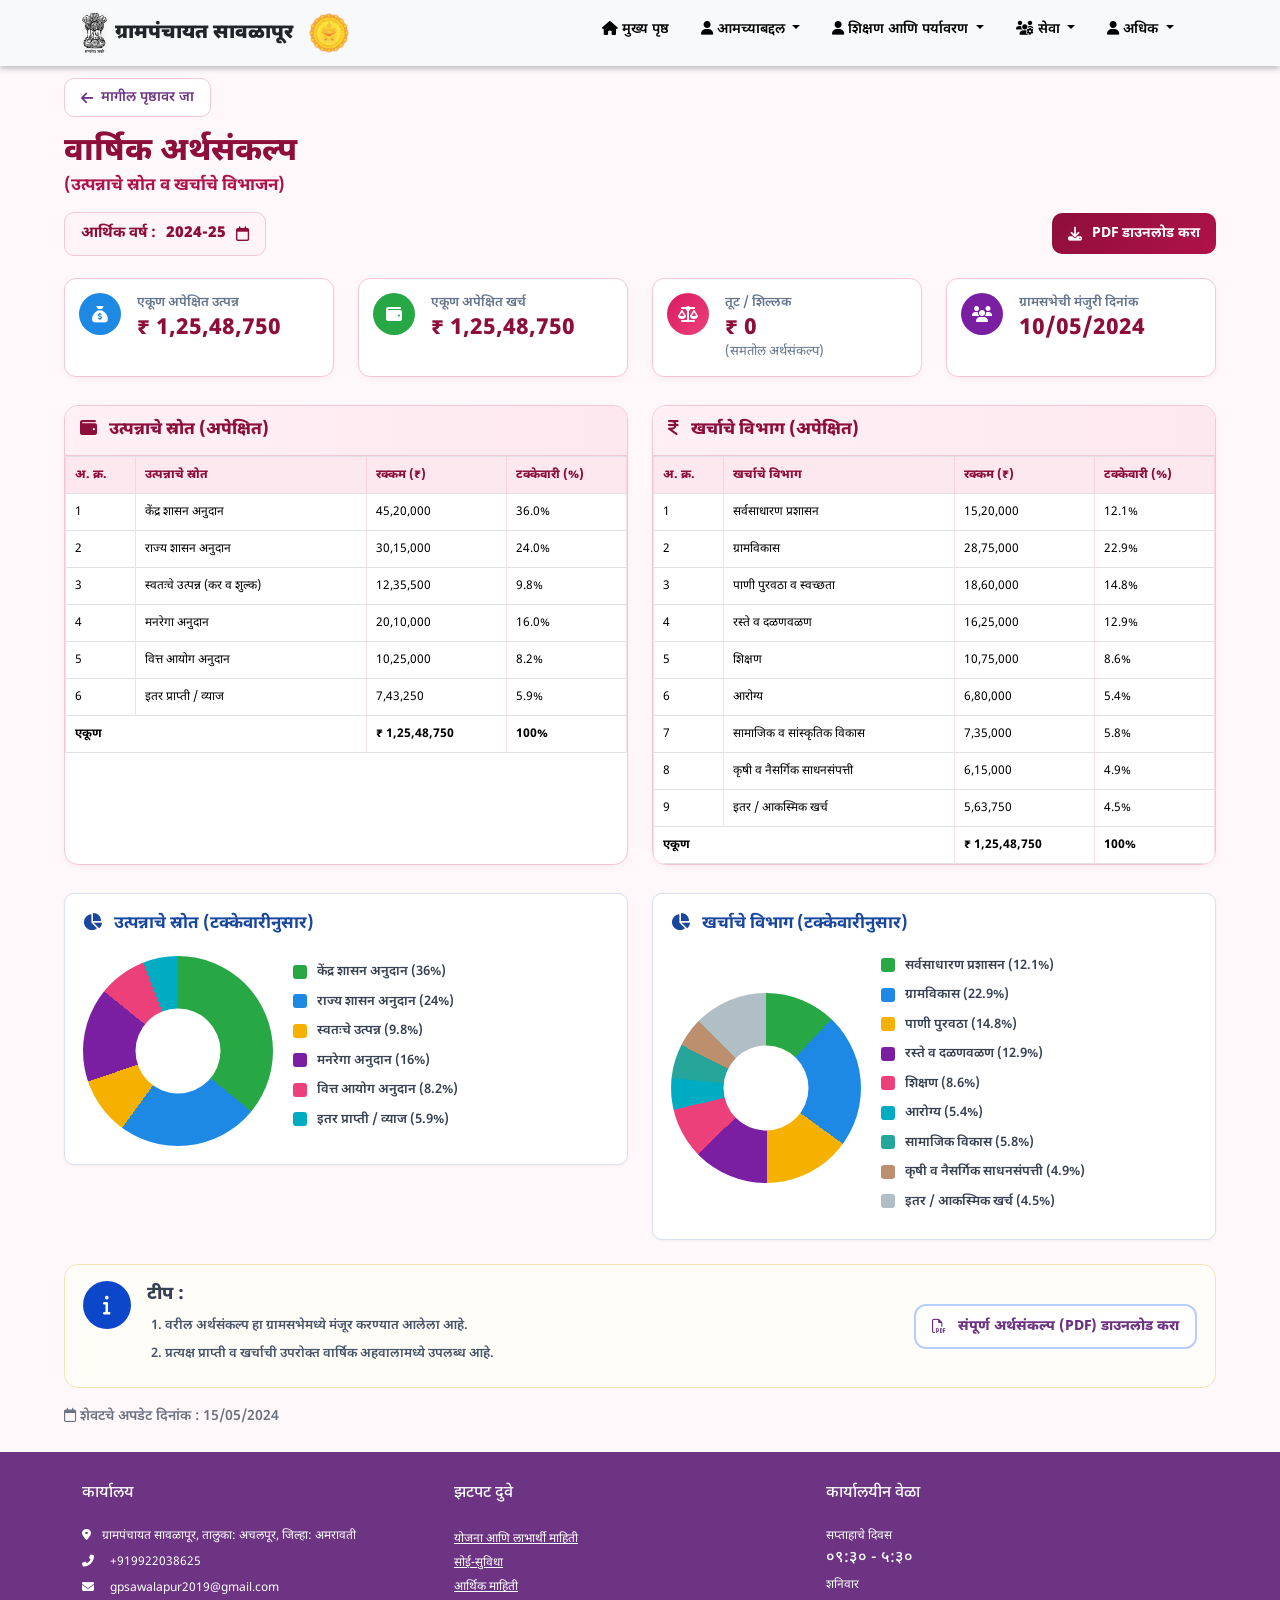
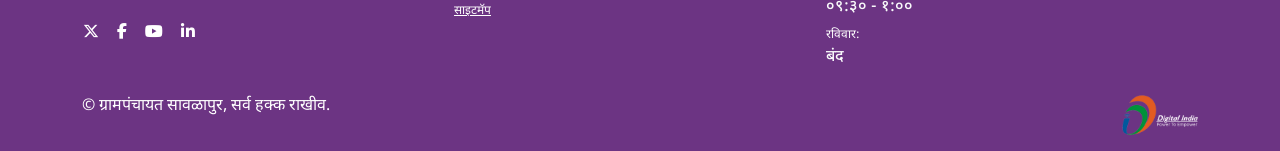
==== commit 5c9542d6: "Update index.html" ====
--- a/index.html
+++ b/index.html
@@ -50,14 +50,14 @@
 /* ================= PAGE ================= */
 
 .page-wrapper{
-    padding:20px 0 35px;
+    padding:12px 0 25px;
 }
 
 /* ================= CONTAINER ================= */
 
 .container-custom{
-    width:95%;
-    max-width:1600px;
+    width:90%;
+    max-width:1200px;
     margin:auto;
 }
 
@@ -80,7 +80,7 @@
 
 .main-title{
     color:var(--primary-dark);
-    font-size:42px;
+    font-size:32px;
     font-weight:800;
     margin-bottom:4px;
     line-height:1.1;
@@ -88,7 +88,7 @@
 
 .main-sub{
     color:var(--primary);
-    font-size:20px;
+    font-size:17px;
     font-weight:700;
 }
 
@@ -135,21 +135,21 @@
 .info-card{
     background:#fff;
     border:1px solid var(--border);
-    border-radius:14px;
-    padding:18px;
+    border-radius:12px;
+    padding:14px;
     height:100%;
     box-shadow:0 2px 6px rgba(176,18,74,0.05);
 }
 
 .info-icon{
-    width:52px;
-    height:52px;
+    width:42px;
+    height:42px;
     border-radius:50%;
     display:flex;
     align-items:center;
     justify-content:center;
     color:#fff;
-    font-size:20px;
+    font-size:16px;
 }
 
 .blue{
@@ -169,14 +169,14 @@
 }
 
 .info-title{
-    font-size:14px;
+    font-size:13px;
     color:#64748b;
     font-weight:600;
     margin-bottom:3px;
 }
 
 .info-value{
-    font-size:28px;
+    font-size:22px;
     font-weight:800;
     line-height:1.2;
 }
@@ -205,8 +205,8 @@
 }
 
 .section-head{
-    padding:14px 18px;
-    font-size:20px;
+    padding:12px 15px;
+    font-size:17px;
     font-weight:800;
     color:var(--primary-dark);
     border-bottom:1px solid var(--border);
@@ -227,8 +227,8 @@
 }
 
 .custom-table th{
-    font-size:13px;
-    padding:13px;
+    font-size:12px;
+    padding:9px;
     color:var(--primary-dark);
     font-weight:800;
     border-color:#f7d3df !important;
@@ -236,8 +236,8 @@
 }
 
 .custom-table td{
-    padding:13px;
-    font-size:13px;
+    padding:9px;
+    font-size:12px;
     border-color:#f8dfe7 !important;
 }
 
@@ -252,11 +252,11 @@
 
 /* ================= CHART ================= */
 
-.chart-box{
+/* .chart-box{
     background:#fff;
     border:1px solid var(--border);
     border-radius:14px;
-    padding:18px;
+    padding:14px;
     box-shadow:0 2px 6px rgba(176,18,74,0.05);
 }
 
@@ -265,13 +265,14 @@
     font-size:18px;
     font-weight:800;
     margin-bottom:18px;
-}
+} */
+
 
 /* ================= COLORFUL PIE CHART ================= */
 
-.fake-chart{
-    width:230px;
-    height:230px;
+/* .fake-chart{
+    width:170px;
+    height:170px;
     border-radius:50%;
     margin:auto;
 
@@ -290,15 +291,131 @@
 
 .fake-chart::after{
     content:'';
-    width:100px;
-    height:100px;
+    width:75px;
+    height:75px;
     background:#fff;
     border-radius:50%;
     position:absolute;
     top:50%;
     left:50%;
     transform:translate(-50%,-50%);
-}
+} */
+
+/* ================= CHART BOX ================= */
+
+.chart-box{
+    background:#fff;
+    border:1px solid #d9e0ef;
+    border-radius:10px;
+    padding:18px;
+    box-shadow:0 1px 3px rgba(0,0,0,0.05);
+}
+
+.chart-title{
+    font-size:17px;
+    font-weight:700;
+    color:#18479d;
+    margin-bottom:18px;
+}
+
+.chart-flex{
+    display:flex;
+    align-items:center;
+    justify-content:space-between;
+    gap:20px;
+    flex-wrap:wrap;
+}
+
+/* ================= PIE CHART ================= */
+
+.budget-chart{
+    width:190px;
+    height:190px;
+    border-radius:50%;
+    position:relative;
+    flex-shrink:0;
+}
+
+/* DONUT HOLE */
+
+.budget-chart::after{
+    content:'';
+    position:absolute;
+    width:85px;
+    height:85px;
+    background:#fff;
+    border-radius:50%;
+    top:50%;
+    left:50%;
+    transform:translate(-50%,-50%);
+}
+
+/* INCOME CHART */
+
+.income-chart{
+    background:
+    conic-gradient(
+        #28a745 0% 36%,
+        #1e88e5 36% 60%,
+        #f6b100 60% 69.8%,
+        #7b1fa2 69.8% 85.8%,
+        #ec407a 85.8% 94%,
+        #00acc1 94% 100%
+    );
+}
+
+/* EXPENSE CHART */
+
+.expense-chart{
+    background:
+    conic-gradient(
+        #28a745 0% 12.1%,
+        #1e88e5 12.1% 35%,
+        #f6b100 35% 49.8%,
+        #7b1fa2 49.8% 62.7%,
+        #ec407a 62.7% 71.3%,
+        #00acc1 71.3% 76.7%,
+        #26a69a 76.7% 82.5%,
+        #bc8f6f 82.5% 87.4%,
+        #b0bec5 87.4% 100%
+    );
+}
+
+/* ================= LEGEND ================= */
+
+.chart-legend{
+    flex:1;
+    min-width:240px;
+}
+
+.legend-item{
+    display:flex;
+    align-items:center;
+    gap:10px;
+    margin-bottom:10px;
+    font-size:13px;
+    font-weight:600;
+    color:#374151;
+}
+
+.legend-color{
+    width:14px;
+    height:14px;
+    border-radius:3px;
+    display:inline-block;
+}
+
+/* COLORS */
+
+.green{ background:#28a745; }
+.blue{ background:#1e88e5; }
+.yellow{ background:#f6b100; }
+.purple{ background:#7b1fa2; }
+.pink{ background:#ec407a; }
+.cyan{ background:#00acc1; }
+.teal{ background:#26a69a; }
+.brown{ background:#bc8f6f; }
+.gray{ background:#b0bec5; }
 
 /* ================= NOTE ================= */
 
@@ -306,7 +423,7 @@
     background:#fffdf7;
     border:1px solid #f3e4b7;
     border-radius:14px;
-    padding:20px 24px;
+    padding:16px 18px;
 
     display:flex;
     justify-content:space-between;
@@ -337,7 +454,7 @@
 }
 
 .note-title{
-    font-size:22px;
+    font-size:18px;
     font-weight:800;
     color:#374151;
     margin-bottom:8px;
@@ -353,7 +470,7 @@
     color:#475569;
     font-weight:600;
     line-height:1.5;
-    font-size:14px;
+    font-size:13px;
 }
 
 /* ================= PDF BUTTON ================= */
@@ -378,6 +495,11 @@
     white-space:nowrap;
 }
 
+.pdf-btn,
+.pdf-download-btn{
+    padding:10px 16px;
+    font-size:14px;
+}
 .pdf-download-btn:hover{
     background:#2563eb;
     color:#fff;
@@ -394,6 +516,21 @@
 
 /* ================= MOBILE ================= */
 
+@media(max-width:768px){
+
+.chart-flex{
+    flex-direction:column;
+    align-items:center;
+}
+
+.chart-legend{
+    width:100%;
+}
+
+}
+
+/* ================= MOBILE ================= */
+
 @media(max-width:992px){
 
 .main-title{
@@ -561,200 +698,332 @@
 
 </div>
 
-<!-- TABLES -->
+<!-- ================= TABLES ================= -->
 
 <div class="row g-4 mt-1">
 
-<div class="col-lg-6">
-
-<div class="section-box">
-
-<div class="section-head">
-उत्पन्नाचे स्रोत (अपेक्षित)
-</div>
-
-<table class="table custom-table table-bordered">
-
-<thead>
-<tr>
-<th>अ. क्र.</th>
-<th>उत्पन्नाचे स्रोत</th>
-<th>रक्कम</th>
-<th>टक्केवारी (%)</th>
-</tr>
-</thead>
-
-<tbody>
-
-<tr>
-<td>1</td>
-<td>केंद्र शासन अनुदान</td>
-<td>45,20,000</td>
-<td>36%</td>
-</tr>
-
-<tr>
-<td>2</td>
-<td>राज्य शासन अनुदान</td>
-<td>30,15,000</td>
-<td>24%</td>
-</tr>
-
-<tr>
-<td>3</td>
-<td>स्वतःचे उत्पन्न</td>
-<td>12,35,500</td>
-<td>9.8%</td>
-</tr>
-
-<tr>
-<td>4</td>
-<td>मनरेगा अनुदान</td>
-<td>20,10,000</td>
-<td>16%</td>
-</tr>
-
-<tr>
-<td>5</td>
-<td>वित्त आयोग अनुदान</td>
-<td>10,25,000</td>
-<td>8.2%</td>
-</tr>
-
-<tr>
-<td>6</td>
-<td>इतर प्राप्ती</td>
-<td>7,43,250</td>
-<td>5.9%</td>
-</tr>
-
-<tr class="fw-bold">
-<td colspan="2">एकूण</td>
-<td>₹ 1,25,48,750</td>
-<td>100%</td>
-</tr>
-
-</tbody>
-
-</table>
-
-</div>
-
-</div>
-
-<div class="col-lg-6">
-
-<div class="section-box">
-
-<div class="section-head">
-खर्चाचे विभाग (अपेक्षित)
-</div>
-
-<table class="table custom-table table-bordered">
-
-<thead>
-<tr>
-<th>अ. क्र.</th>
-<th>खर्चाचे विभाग</th>
-<th>रक्कम</th>
-<th>टक्केवारी (%)</th>
-</tr>
-</thead>
-
-<tbody>
-
-<tr>
-<td>1</td>
-<td>सर्वसाधारण प्रशासन</td>
-<td>15,20,000</td>
-<td>12.1%</td>
-</tr>
-
-<tr>
-<td>2</td>
-<td>ग्रामविकास</td>
-<td>28,75,000</td>
-<td>22.9%</td>
-</tr>
-
-<tr>
-<td>3</td>
-<td>पाणी पुरवठा</td>
-<td>18,60,000</td>
-<td>14.8%</td>
-</tr>
-
-<tr>
-<td>4</td>
-<td>रस्ते व वळणवाटा</td>
-<td>16,25,000</td>
-<td>12.9%</td>
-</tr>
-
-<tr>
-<td>5</td>
-<td>शिक्षण</td>
-<td>10,75,000</td>
-<td>8.6%</td>
-</tr>
-
-<tr>
-<td>6</td>
-<td>आरोग्य</td>
-<td>6,80,000</td>
-<td>5.4%</td>
-</tr>
-
-<tr class="fw-bold">
-<td colspan="2">एकूण</td>
-<td>₹ 1,25,48,750</td>
-<td>100%</td>
-</tr>
-
-</tbody>
-
-</table>
-
-</div>
-
-</div>
-
-</div>
-
+    <!-- INCOME TABLE -->
+
+    <div class="col-lg-6">
+
+        <div class="section-box">
+
+            <div class="section-head">
+                <i class="fa-solid fa-wallet me-2"></i>
+                उत्पन्नाचे स्रोत (अपेक्षित)
+            </div>
+
+            <table class="table custom-table table-bordered align-middle">
+
+                <thead>
+                    <tr>
+                        <th style="width:70px;">अ. क्र.</th>
+                        <th>उत्पन्नाचे स्रोत</th>
+                        <th style="width:140px;">रक्कम (₹)</th>
+                        <th style="width:120px;">टक्केवारी (%)</th>
+                    </tr>
+                </thead>
+
+                <tbody>
+
+                    <tr>
+                        <td>1</td>
+                        <td>केंद्र शासन अनुदान</td>
+                        <td>45,20,000</td>
+                        <td>36.0%</td>
+                    </tr>
+
+                    <tr>
+                        <td>2</td>
+                        <td>राज्य शासन अनुदान</td>
+                        <td>30,15,000</td>
+                        <td>24.0%</td>
+                    </tr>
+
+                    <tr>
+                        <td>3</td>
+                        <td>स्वतःचे उत्पन्न (कर व शुल्क)</td>
+                        <td>12,35,500</td>
+                        <td>9.8%</td>
+                    </tr>
+
+                    <tr>
+                        <td>4</td>
+                        <td>मनरेगा अनुदान</td>
+                        <td>20,10,000</td>
+                        <td>16.0%</td>
+                    </tr>
+
+                    <tr>
+                        <td>5</td>
+                        <td>वित्त आयोग अनुदान</td>
+                        <td>10,25,000</td>
+                        <td>8.2%</td>
+                    </tr>
+
+                    <tr>
+                        <td>6</td>
+                        <td>इतर प्राप्ती / व्याज</td>
+                        <td>7,43,250</td>
+                        <td>5.9%</td>
+                    </tr>
+
+                    <tr class="fw-bold total-row">
+                        <td colspan="2">एकूण</td>
+                        <td>₹ 1,25,48,750</td>
+                        <td>100%</td>
+                    </tr>
+
+                </tbody>
+
+            </table>
+
+        </div>
+
+    </div>
+
+    <!-- EXPENSE TABLE -->
+
+    <div class="col-lg-6">
+
+        <div class="section-box">
+
+            <div class="section-head">
+                <i class="fa-solid fa-indian-rupee-sign me-2"></i>
+                खर्चाचे विभाग (अपेक्षित)
+            </div>
+
+            <table class="table custom-table table-bordered align-middle">
+
+                <thead>
+                    <tr>
+                        <th style="width:70px;">अ. क्र.</th>
+                        <th>खर्चाचे विभाग</th>
+                        <th style="width:140px;">रक्कम (₹)</th>
+                        <th style="width:120px;">टक्केवारी (%)</th>
+                    </tr>
+                </thead>
+
+                <tbody>
+
+                    <tr>
+                        <td>1</td>
+                        <td>सर्वसाधारण प्रशासन</td>
+                        <td>15,20,000</td>
+                        <td>12.1%</td>
+                    </tr>
+
+                    <tr>
+                        <td>2</td>
+                        <td>ग्रामविकास</td>
+                        <td>28,75,000</td>
+                        <td>22.9%</td>
+                    </tr>
+
+                    <tr>
+                        <td>3</td>
+                        <td>पाणी पुरवठा व स्वच्छता</td>
+                        <td>18,60,000</td>
+                        <td>14.8%</td>
+                    </tr>
+
+                    <tr>
+                        <td>4</td>
+                        <td>रस्ते व दळणवळण</td>
+                        <td>16,25,000</td>
+                        <td>12.9%</td>
+                    </tr>
+
+                    <tr>
+                        <td>5</td>
+                        <td>शिक्षण</td>
+                        <td>10,75,000</td>
+                        <td>8.6%</td>
+                    </tr>
+
+                    <tr>
+                        <td>6</td>
+                        <td>आरोग्य</td>
+                        <td>6,80,000</td>
+                        <td>5.4%</td>
+                    </tr>
+
+                    <tr>
+                        <td>7</td>
+                        <td>सामाजिक व सांस्कृतिक विकास</td>
+                        <td>7,35,000</td>
+                        <td>5.8%</td>
+                    </tr>
+
+                    <tr>
+                        <td>8</td>
+                        <td>कृषी व नैसर्गिक साधनसंपत्ती</td>
+                        <td>6,15,000</td>
+                        <td>4.9%</td>
+                    </tr>
+
+                    <tr>
+                        <td>9</td>
+                        <td>इतर / आकस्मिक खर्च</td>
+                        <td>5,63,750</td>
+                        <td>4.5%</td>
+                    </tr>
+
+                    <tr class="fw-bold total-row">
+                        <td colspan="2">एकूण</td>
+                        <td>₹ 1,25,48,750</td>
+                        <td>100%</td>
+                    </tr>
+
+                </tbody>
+
+            </table>
+
+        </div>
+
+    </div>
+
+</div>
 <!-- CHARTS -->
 
+<!-- ================= CHARTS ================= -->
+
 <div class="row g-4 mt-1">
 
-<div class="col-lg-6">
-
-<div class="chart-box">
-
-<div class="chart-title">
-उत्पन्नाचे स्रोत (टक्केवारीनुसार)
-</div>
-
-<div class="fake-chart"></div>
-
-</div>
-
-</div>
-
-<div class="col-lg-6">
-
-<div class="chart-box">
-
-<div class="chart-title">
-खर्चाचे विभाग (टक्केवारीनुसार)
-</div>
-
-<div class="fake-chart"></div>
-
-</div>
-
-</div>
-
-</div>
-
+    <!-- INCOME CHART -->
+
+    <div class="col-lg-6">
+
+        <div class="chart-box">
+
+            <div class="chart-title">
+                <i class="fa-solid fa-chart-pie me-2"></i>
+                उत्पन्नाचे स्रोत (टक्केवारीनुसार)
+            </div>
+
+            <div class="chart-flex">
+
+                <!-- PIE -->
+
+                <div class="budget-chart income-chart"></div>
+
+                <!-- LEGEND -->
+
+                <div class="chart-legend">
+
+                    <div class="legend-item">
+                        <span class="legend-color green"></span>
+                        केंद्र शासन अनुदान (36%)
+                    </div>
+
+                    <div class="legend-item">
+                        <span class="legend-color blue"></span>
+                        राज्य शासन अनुदान (24%)
+                    </div>
+
+                    <div class="legend-item">
+                        <span class="legend-color yellow"></span>
+                        स्वतःचे उत्पन्न (9.8%)
+                    </div>
+
+                    <div class="legend-item">
+                        <span class="legend-color purple"></span>
+                        मनरेगा अनुदान (16%)
+                    </div>
+
+                    <div class="legend-item">
+                        <span class="legend-color pink"></span>
+                        वित्त आयोग अनुदान (8.2%)
+                    </div>
+
+                    <div class="legend-item">
+                        <span class="legend-color cyan"></span>
+                        इतर प्राप्ती / व्याज (5.9%)
+                    </div>
+
+                </div>
+
+            </div>
+
+        </div>
+
+    </div>
+
+    <!-- EXPENSE CHART -->
+
+    <div class="col-lg-6">
+
+        <div class="chart-box">
+
+            <div class="chart-title">
+                <i class="fa-solid fa-chart-pie me-2"></i>
+                खर्चाचे विभाग (टक्केवारीनुसार)
+            </div>
+
+            <div class="chart-flex">
+
+                <!-- PIE -->
+
+                <div class="budget-chart expense-chart"></div>
+
+                <!-- LEGEND -->
+
+                <div class="chart-legend">
+
+                    <div class="legend-item">
+                        <span class="legend-color green"></span>
+                        सर्वसाधारण प्रशासन (12.1%)
+                    </div>
+
+                    <div class="legend-item">
+                        <span class="legend-color blue"></span>
+                        ग्रामविकास (22.9%)
+                    </div>
+
+                    <div class="legend-item">
+                        <span class="legend-color yellow"></span>
+                        पाणी पुरवठा (14.8%)
+                    </div>
+
+                    <div class="legend-item">
+                        <span class="legend-color purple"></span>
+                        रस्ते व दळणवळण (12.9%)
+                    </div>
+
+                    <div class="legend-item">
+                        <span class="legend-color pink"></span>
+                        शिक्षण (8.6%)
+                    </div>
+
+                    <div class="legend-item">
+                        <span class="legend-color cyan"></span>
+                        आरोग्य (5.4%)
+                    </div>
+
+                    <div class="legend-item">
+                        <span class="legend-color teal"></span>
+                        सामाजिक विकास (5.8%)
+                    </div>
+
+                    <div class="legend-item">
+                        <span class="legend-color brown"></span>
+                        कृषी व नैसर्गिक साधनसंपत्ती (4.9%)
+                    </div>
+
+                    <div class="legend-item">
+                        <span class="legend-color gray"></span>
+                        इतर / आकस्मिक खर्च (4.5%)
+                    </div>
+
+                </div>
+
+            </div>
+
+        </div>
+
+    </div>
+
+</div>
 <!-- NOTE -->
 
 <div class="bottom-box mt-4">
@@ -828,4 +1097,4 @@
 <!-- Bootstrap JS -->
 <script src="https://cdn.jsdelivr.net/npm/bootstrap@5.3.3/dist/js/bootstrap.bundle.min.js"></script>
 </body>
-</html>+</html>
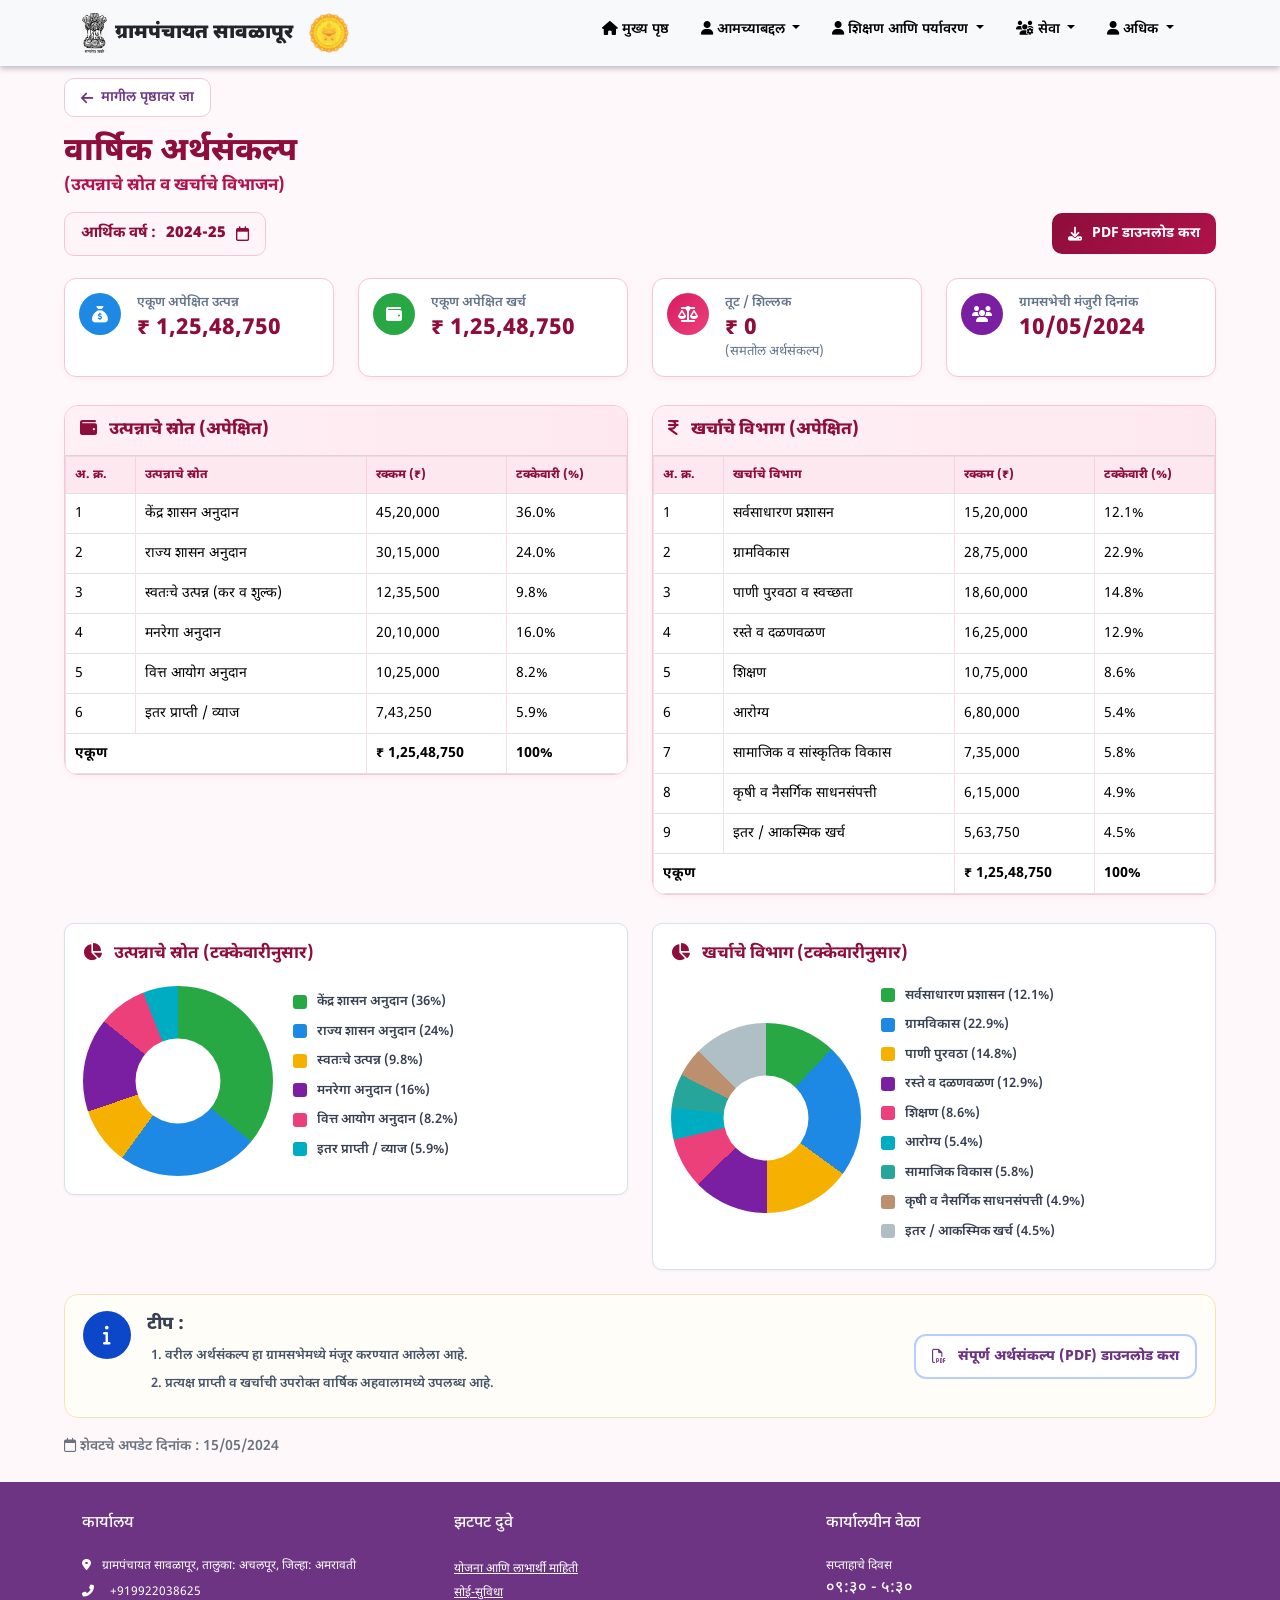
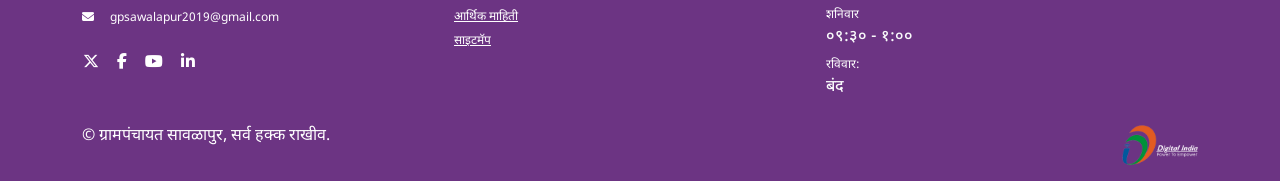
==== commit 1f6ac320: "Update index.html" ====
--- a/index.html
+++ b/index.html
@@ -200,7 +200,7 @@
     border:1px solid var(--border);
     border-radius:14px;
     overflow:hidden;
-    height:100%;
+    /* height:100%; */
     box-shadow:0 2px 6px rgba(176,18,74,0.05);
 }
 
@@ -237,7 +237,7 @@
 
 .custom-table td{
     padding:9px;
-    font-size:12px;
+    font-size:14px;
     border-color:#f8dfe7 !important;
 }
 
@@ -309,12 +309,14 @@
     border-radius:10px;
     padding:18px;
     box-shadow:0 1px 3px rgba(0,0,0,0.05);
+      /* margin-top:0 !important; */
 }
 
 .chart-title{
     font-size:17px;
     font-weight:700;
-    color:#18479d;
+    /* color:#18479d; */
+     color:var(--primary-dark);
     margin-bottom:18px;
 }
 
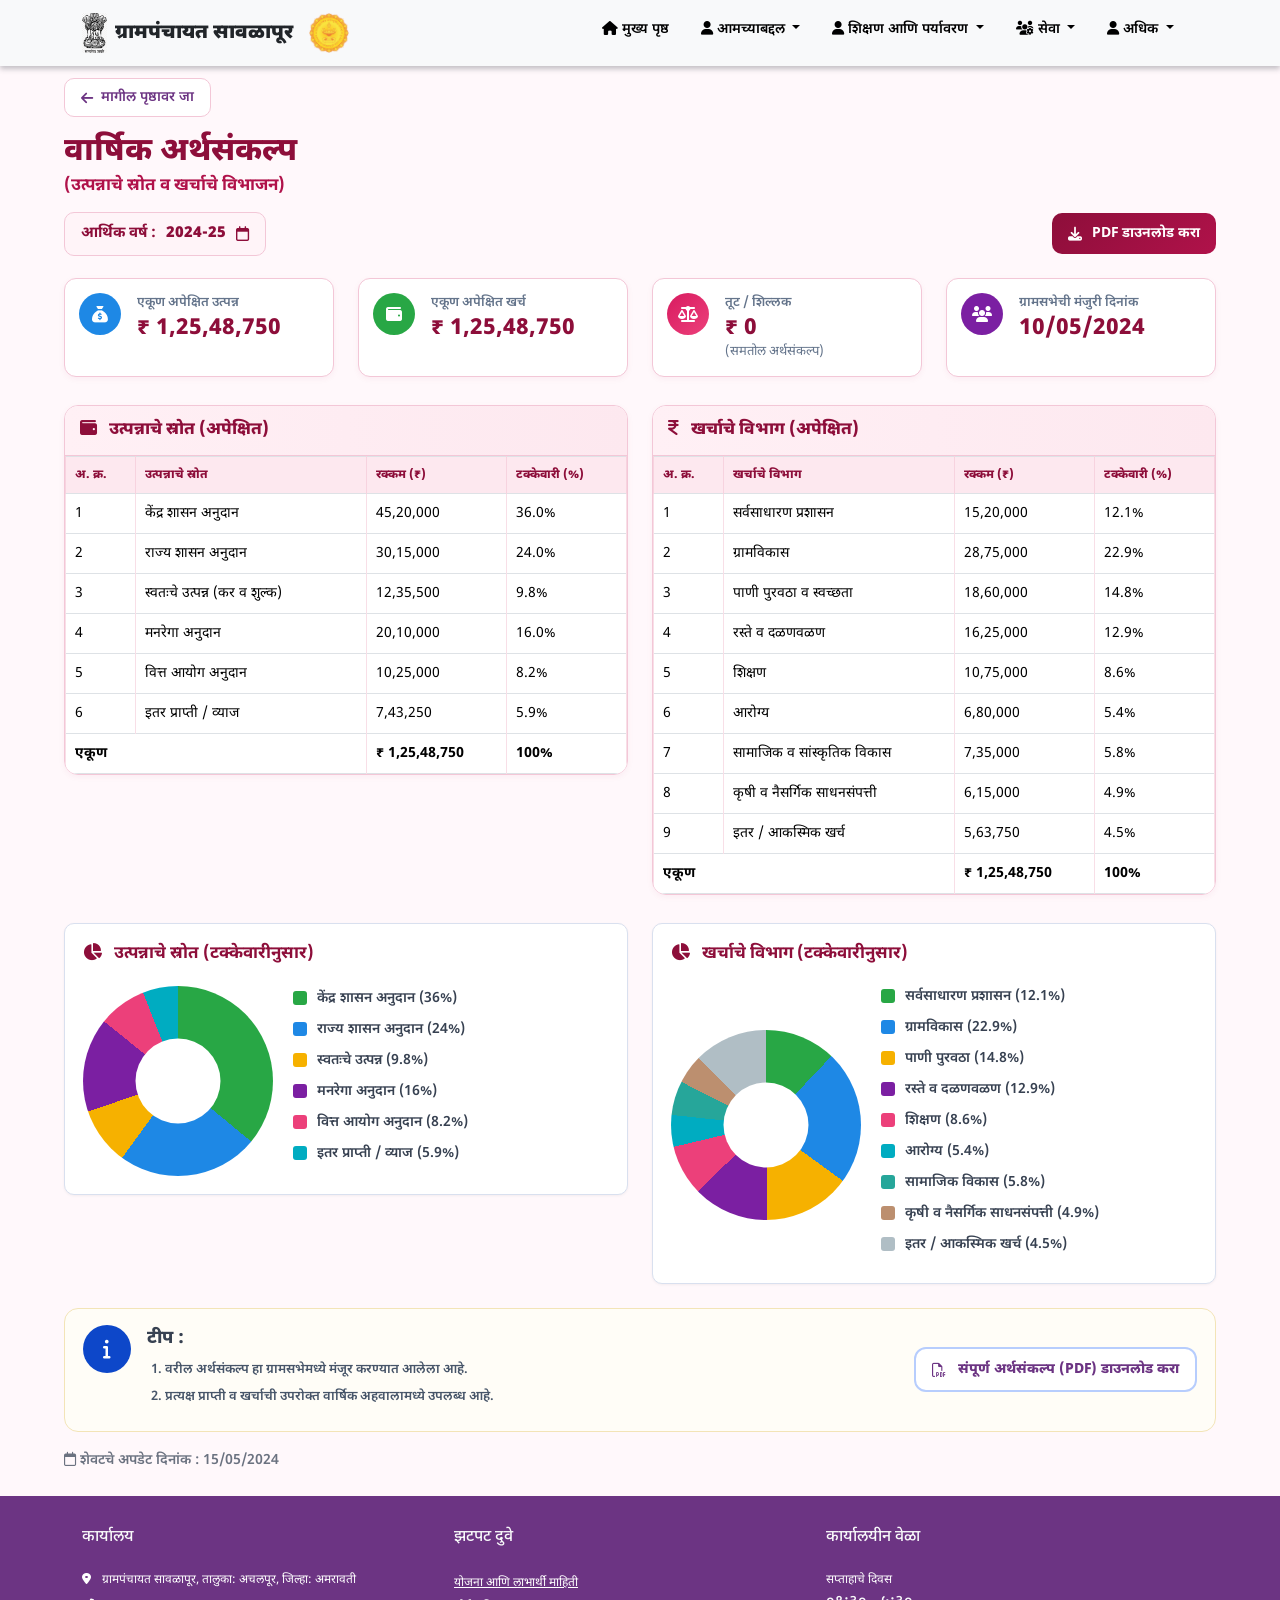
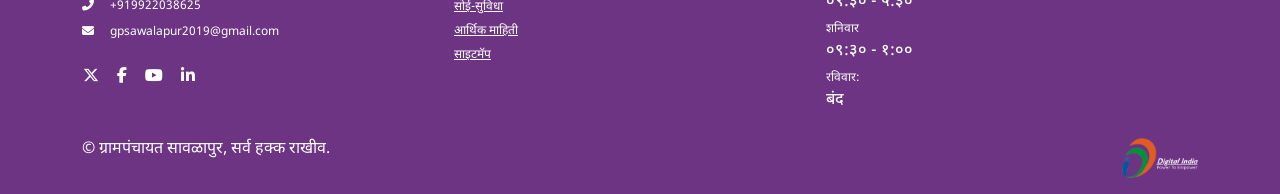
==== commit d495826c: "Update index.html" ====
--- a/index.html
+++ b/index.html
@@ -395,7 +395,7 @@
     align-items:center;
     gap:10px;
     margin-bottom:10px;
-    font-size:13px;
+    font-size:14px;
     font-weight:600;
     color:#374151;
 }
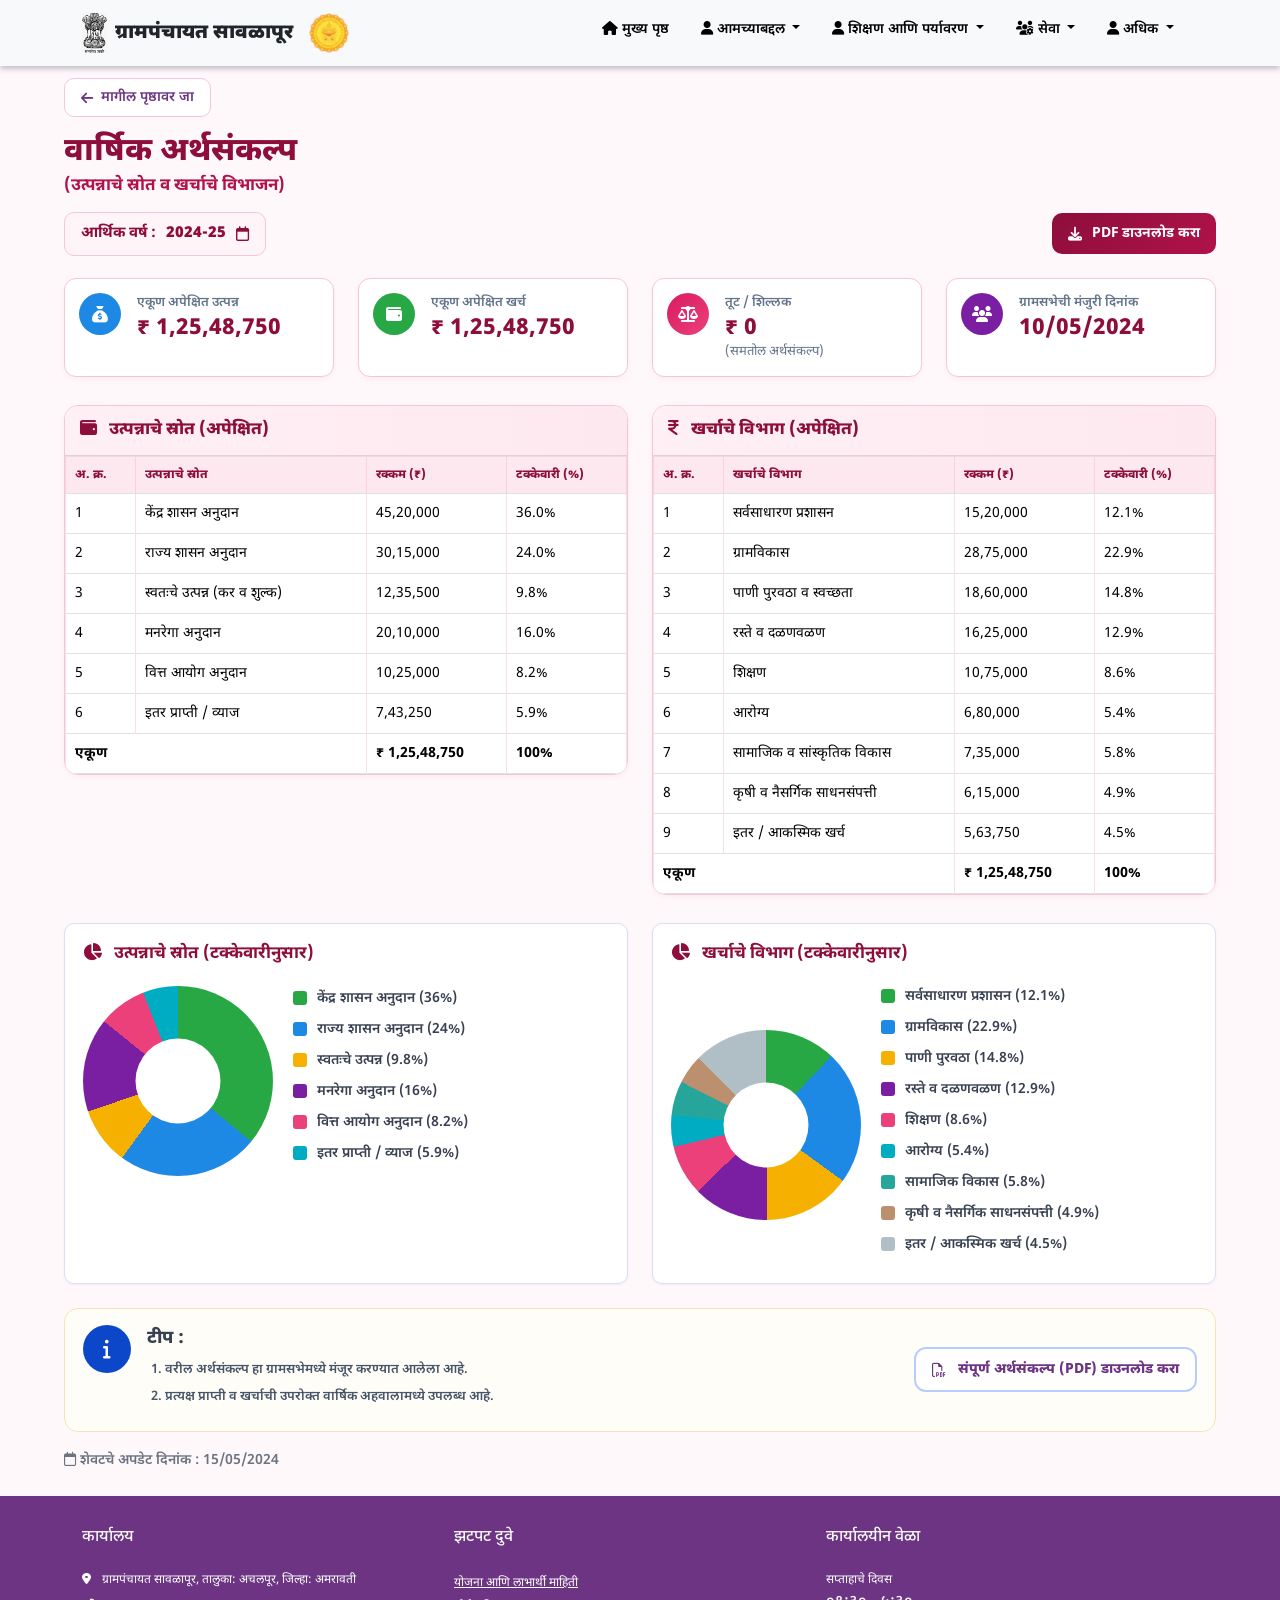
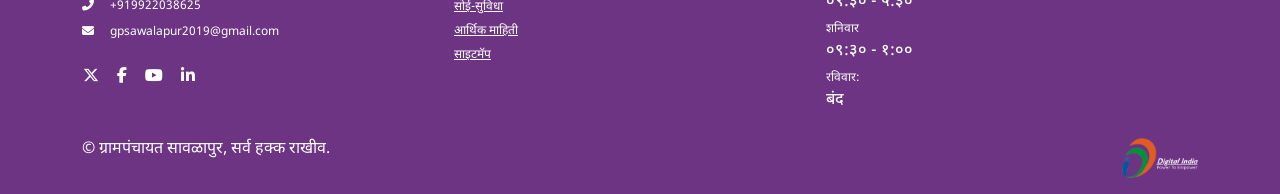
==== commit a6bbb106: "Update index.html" ====
--- a/index.html
+++ b/index.html
@@ -308,6 +308,7 @@
     border:1px solid #d9e0ef;
     border-radius:10px;
     padding:18px;
+    height: 100%;
     box-shadow:0 1px 3px rgba(0,0,0,0.05);
       /* margin-top:0 !important; */
 }
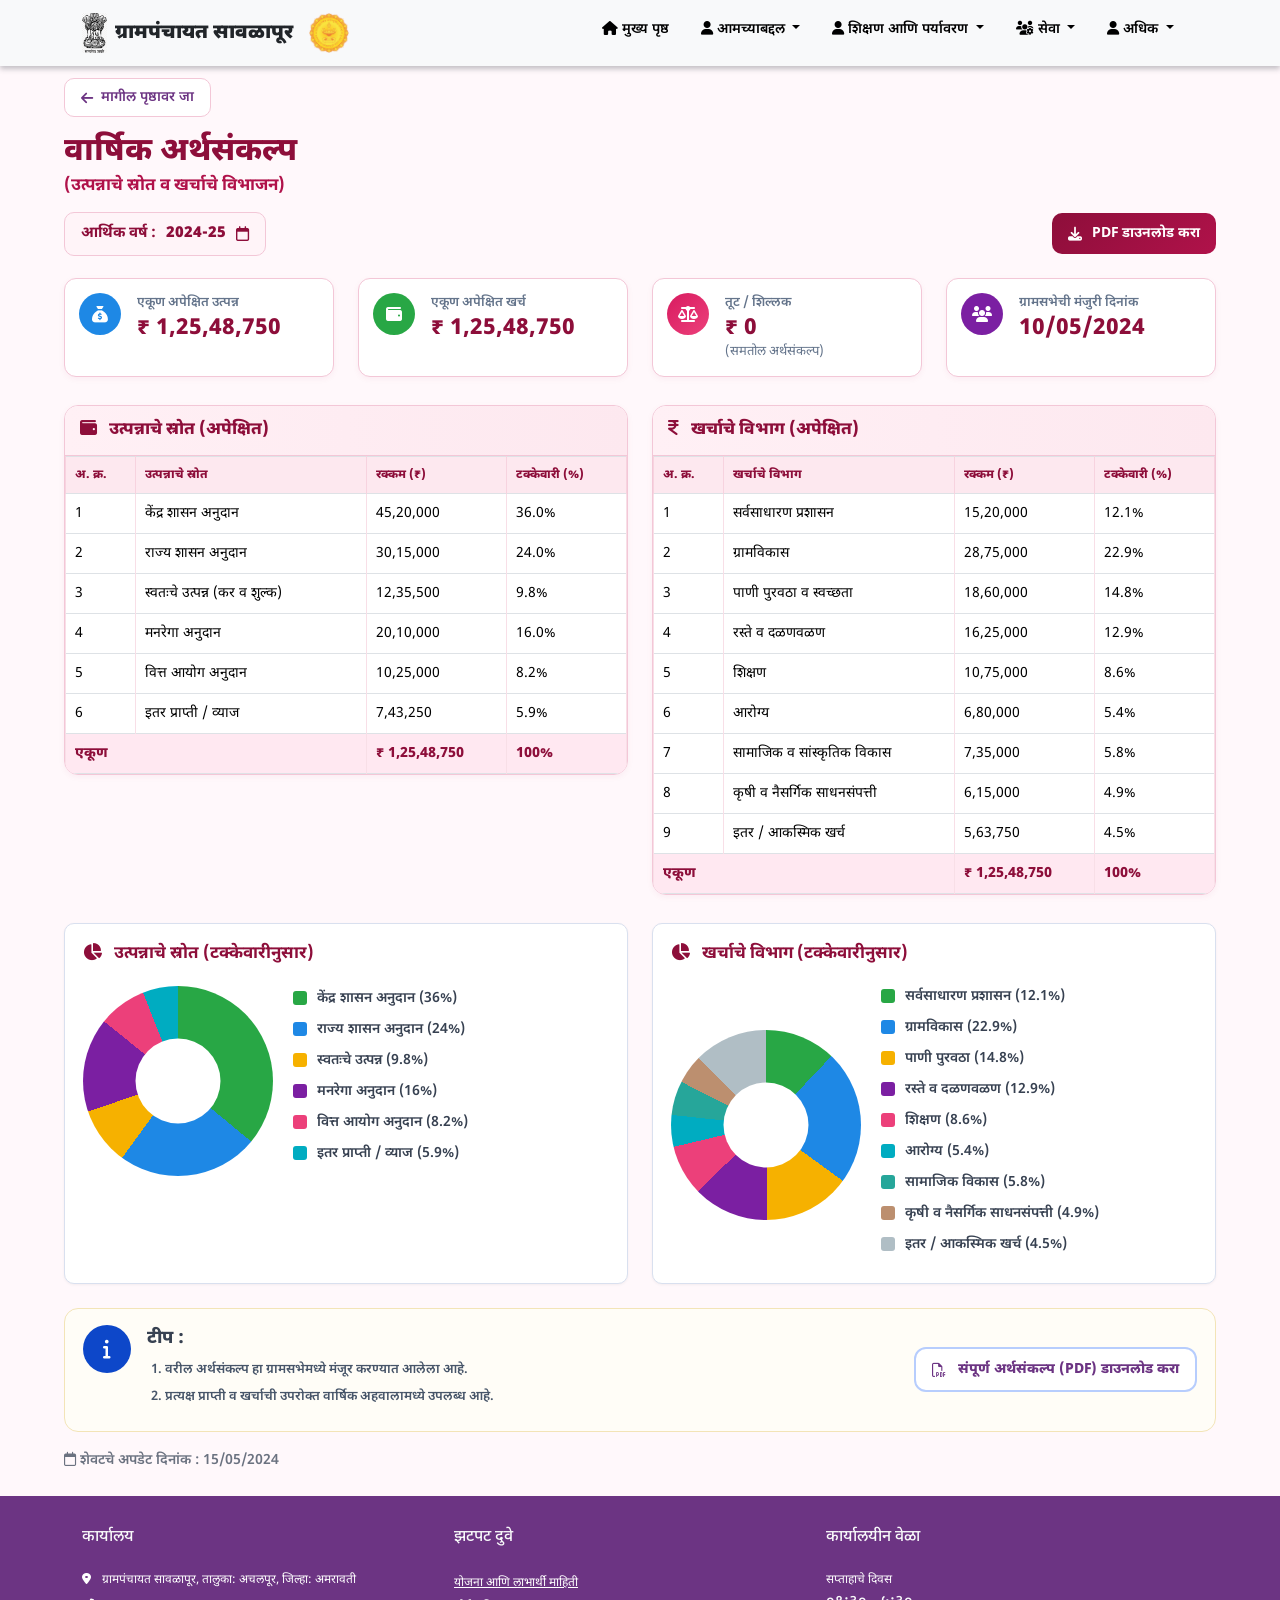
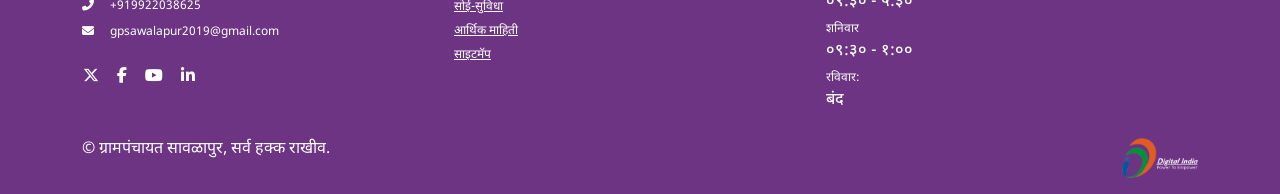
==== commit 30259ba6: "Update index.html" ====
--- a/index.html
+++ b/index.html
@@ -249,7 +249,13 @@
     background:#fff0f5;
     color:var(--primary-dark);
 }
-
+/* ONLY LAST ROW SHADE */
+
+.custom-table tbody tr:last-child td{
+    background:#ffe8f1 !important;
+    color:#8d0e3a !important;
+    font-weight:800;
+}
 /* ================= CHART ================= */
 
 /* .chart-box{
